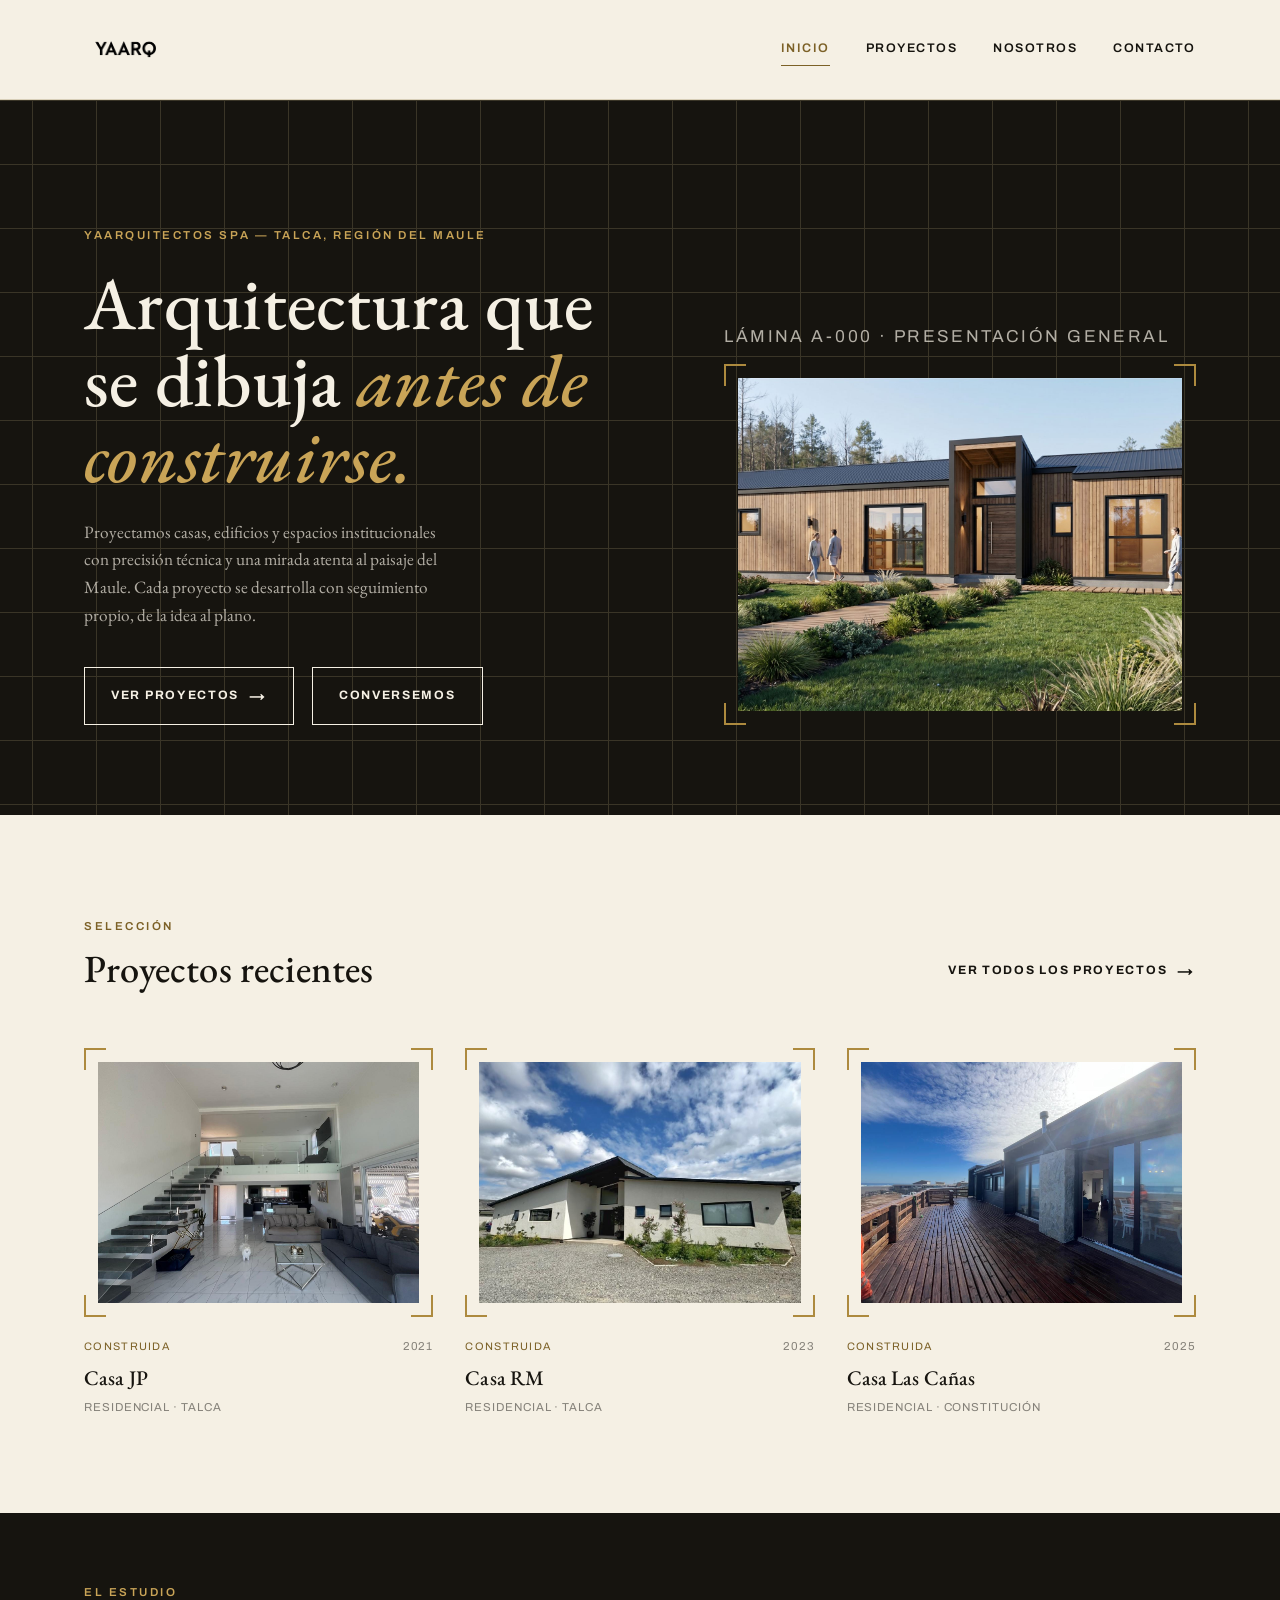
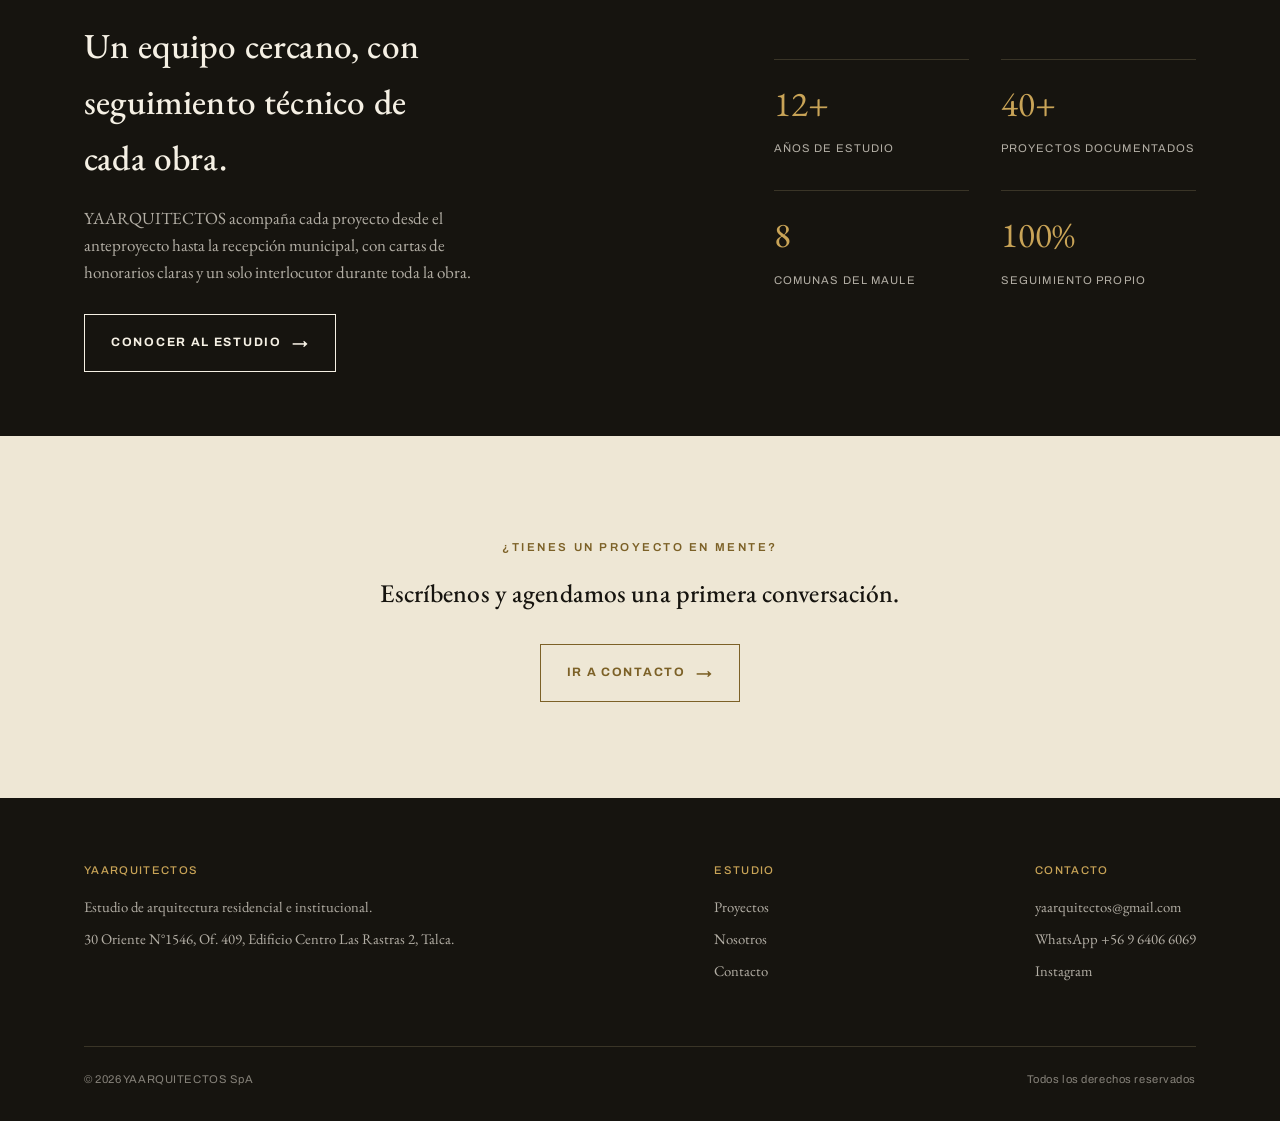
==== index.html @ 53477955 "Reemplaza el placeholder de la portada por imagen destacada real Se agrega el render de acceso princ" ====
<!doctype html>
<html lang="es">
<head>
<meta charset="UTF-8">
<meta name="viewport" content="width=device-width, initial-scale=1.0">
<title>YAARQUITECTOS — Estudio de arquitectura</title>
<meta name="description" content="YAARQUITECTOS SpA — estudio de arquitectura residencial e institucional en la Región del Maule, Chile.">
<link rel="icon" href="assets/img/logo.svg" type="image/svg+xml">
<link rel="preconnect" href="https://fonts.googleapis.com">
<link rel="preconnect" href="https://fonts.gstatic.com" crossorigin>
<link href="https://fonts.googleapis.com/css2?family=EB+Garamond:ital,wght@0,400;0,500;1,400;1,500&family=Archivo:wght@500;600;700&display=swap" rel="stylesheet">
<link rel="stylesheet" href="assets/css/style.css">
</head>
<body>

<header class="site-header">
  <div class="nav-row">
    <a href="index.html" class="brand"><img src="assets/img/logo.png" alt="YAARQUITECTOS" class="brand-mark"></a>
    <button class="nav-toggle" aria-label="Abrir menú" aria-expanded="false"><span></span></button>
    <nav class="nav-links">
      <a href="index.html" aria-current="page">Inicio</a>
      <a href="proyectos.html">Proyectos</a>
      <a href="nosotros.html">Nosotros</a>
      <a href="contacto.html">Contacto</a>
    </nav>
  </div>
</header>

<section class="hero on-dark">
  <div class="wrap hero-grid">
    <div>
      <span class="eyebrow">YAARQUITECTOS SpA — Talca, Región del Maule</span>
      <h1>Arquitectura que se dibuja <em>antes de construirse.</em></h1>
      <p>Proyectamos casas, edificios y espacios institucionales con precisión técnica y una mirada atenta al paisaje del Maule. Cada proyecto se desarrolla con seguimiento propio, de la idea al plano.</p>
      <div class="actions">
        <a href="proyectos.html" class="btn">Ver proyectos <span class="btn-arrow">→</span></a>
        <a href="contacto.html" class="btn btn-gold">Conversemos</a>
      </div>
    </div>
    <div>
      <p class="hero-plate">Lámina A-000 · Presentación general</p>
      <div class="frame" style="margin-top:14px;">
        <span class="fc-tr"></span><span class="fc-bl"></span>
        <div class="frame-media" style="aspect-ratio:4/3;">
          <img src="assets/img/hero-destacada.jpg" alt="Fachada y acceso principal de una vivienda proyectada por YAARQUITECTOS">
        </div>
      </div>
    </div>
  </div>
</section>

<section class="section">
  <div class="wrap">
    <div class="section-head">
      <div>
        <span class="eyebrow">Selección</span>
        <h2>Proyectos recientes</h2>
      </div>
      <a href="proyectos.html" class="btn btn-ghost">Ver todos los proyectos <span class="btn-arrow">→</span></a>
    </div>

    <div class="project-grid">
      <a class="pcard-link" href="proyectos/casa-jp.html">
        <div class="frame"><span class="fc-tr"></span><span class="fc-bl"></span>
          <div class="frame-media"><img src="assets/img/proyectos/casa-jp/casa-jp-fachada.jpg" alt="Fachada principal de Casa JP"></div>
        </div>
        <div class="pcard-meta"><span class="status">Construida</span><span class="pcard-tag">2021</span></div>
        <h3 class="pcard-name">Casa JP</h3>
        <p class="pcard-tag">Residencial · Talca</p>
      </a>

      <a class="pcard-link" href="proyectos/casa-rm.html">
        <div class="frame"><span class="fc-tr"></span><span class="fc-bl"></span>
          <div class="frame-media"><img src="assets/img/proyectos/casa-rm/casa-rm-fachada.jpg" alt="Fachada principal de Casa RM"></div>
        </div>
        <div class="pcard-meta"><span class="status">Construida</span><span class="pcard-tag">2023</span></div>
        <h3 class="pcard-name">Casa RM</h3>
        <p class="pcard-tag">Residencial · Talca</p>
      </a>

      <a class="pcard-link" href="proyectos/casa-las-canas.html">
        <div class="frame"><span class="fc-tr"></span><span class="fc-bl"></span>
          <div class="frame-media"><img src="assets/img/proyectos/casa-las-canas/casa-lc-fachada.jpg" alt="Terraza con vista al mar, Casa Las Cañas"></div>
        </div>
        <div class="pcard-meta"><span class="status">Construida</span><span class="pcard-tag">2025</span></div>
        <h3 class="pcard-name">Casa Las Cañas</h3>
        <p class="pcard-tag">Residencial · Constitución</p>
      </a>
    </div>
  </div>
</section>

<section class="section on-dark section-tight">
  <div class="wrap" style="display:grid; grid-template-columns:1.2fr .8fr; gap:56px; align-items:center;">
    <div>
      <span class="eyebrow">El estudio</span>
      <h2 style="margin-top:14px; font-size:clamp(1.6rem,3vw,2.2rem); max-width:22ch;">Un equipo cercano, con seguimiento técnico de cada obra.</h2>
      <p style="margin-top:18px; color:var(--paper-70); max-width:52ch;">YAARQUITECTOS acompaña cada proyecto desde el anteproyecto hasta la recepción municipal, con cartas de honorarios claras y un solo interlocutor durante toda la obra.</p>
      <a href="nosotros.html" class="btn" style="margin-top:28px;">Conocer al estudio <span class="btn-arrow">→</span></a>
    </div>
    <div class="stat-row" style="grid-template-columns:1fr 1fr; margin-top:0;">
      <div class="stat"><div class="num">12+</div><div class="lbl">Años de estudio</div></div>
      <div class="stat"><div class="num">40+</div><div class="lbl">Proyectos documentados</div></div>
      <div class="stat"><div class="num">8</div><div class="lbl">Comunas del Maule</div></div>
      <div class="stat"><div class="num">100%</div><div class="lbl">Seguimiento propio</div></div>
    </div>
  </div>
</section>

<section class="section on-soft">
  <div class="wrap center">
    <span class="eyebrow">¿Tienes un proyecto en mente?</span>
    <h2 style="margin-top:14px;">Escríbenos y agendamos una primera conversación.</h2>
    <div style="margin-top:30px;">
      <a href="contacto.html" class="btn btn-gold">Ir a contacto <span class="btn-arrow">→</span></a>
    </div>
  </div>
</section>

<footer class="site-footer">
  <div class="wrap">
    <div class="footer-row">
      <div class="footer-col">
        <h4>YAARQUITECTOS</h4>
        <p>Estudio de arquitectura residencial e institucional.</p>
        <p>30 Oriente N°1546, Of. 409, Edificio Centro Las Rastras 2, Talca.</p>
      </div>
      <div class="footer-col">
        <h4>Estudio</h4>
        <a href="proyectos.html">Proyectos</a>
        <a href="nosotros.html">Nosotros</a>
        <a href="contacto.html">Contacto</a>
      </div>
      <div class="footer-col">
        <h4>Contacto</h4>
        <a href="mailto:yaarquitectos@gmail.com">yaarquitectos@gmail.com</a>
        <a href="https://wa.me/56964066069" target="_blank" rel="noopener">WhatsApp +56 9 6406 6069</a>
        <a href="https://www.instagram.com/ya.arq/" target="_blank" rel="noopener">Instagram</a>
      </div>
    </div>
    <div class="footer-bottom">
      <span>© <span data-year></span> YAARQUITECTOS SpA</span>
      <span>Todos los derechos reservados</span>
    </div>
  </div>
</footer>

<script src="assets/js/main.js"></script>
</body>
</html>
---- assets/css/style.css ----
/* ============================================================
   YAARQ — Sistema de diseño
   Paleta: papel crema + tinta casi negra + bronce dorado
   Tipografía: EB Garamond (editorial) + Archivo (técnica/rótulos)
   Firma: marcas de esquina tipo plano técnico enmarcando imágenes
   ============================================================ */

:root{
  --ink: #16140f;
  --ink-soft: #211d15;
  --paper: #f5f0e4;
  --paper-soft: #eee7d5;
  --gold: #ad8a3e;
  --gold-deep: #7c6127;
  --gold-bright: #c9a457;
  --line: #d8cfb8;
  --line-dark: #3a3527;
  --ink-70: rgba(22,20,15,.7);
  --ink-50: rgba(22,20,15,.5);
  --paper-70: rgba(245,240,228,.7);
  --paper-50: rgba(245,240,228,.5);

  --serif: 'EB Garamond', 'Garamond', 'Georgia', serif;
  --sans: 'Archivo', 'Helvetica Neue', Arial, sans-serif;

  --maxw: 1240px;
  --gutter: clamp(20px, 5vw, 72px);
}

*,*::before,*::after{ box-sizing:border-box; }
html{ scroll-behavior:smooth; }
body{
  margin:0;
  background:var(--paper);
  color:var(--ink);
  font-family:var(--serif);
  font-size:17px;
  line-height:1.6;
  -webkit-font-smoothing:antialiased;
}
img{ max-width:100%; display:block; }
a{ color:inherit; text-decoration:none; }
h1,h2,h3,h4{ font-weight:500; margin:0; letter-spacing:.005em; }
p{ margin:0; }
ul{ margin:0; padding:0; list-style:none; }
button{ font-family:inherit; cursor:pointer; }

:focus-visible{
  outline:2px solid var(--gold-deep);
  outline-offset:3px;
}

.wrap{
  max-width:var(--maxw);
  margin:0 auto;
  padding-left:var(--gutter);
  padding-right:var(--gutter);
}

.eyebrow{
  font-family:var(--sans);
  font-size:.72rem;
  font-weight:600;
  letter-spacing:.22em;
  text-transform:uppercase;
  color:var(--gold-deep);
}
.on-dark .eyebrow{ color:var(--gold-bright); }

/* ---------------- Header / Nav ---------------- */
.site-header{
  position:sticky; top:0; z-index:50;
  background:var(--paper);
  border-bottom:1px solid var(--line);
}
.nav-row{
  display:flex; align-items:center; justify-content:space-between;
  padding:18px var(--gutter);
  max-width:var(--maxw); margin:0 auto;
}
.brand{ display:flex; align-items:center; }
.brand-mark{ height:63px; width:auto; }
.nav-links{
  display:flex; gap:36px;
  font-family:var(--sans); font-size:.78rem; letter-spacing:.12em;
  text-transform:uppercase; font-weight:600;
}
.nav-links a{
  padding:6px 0; border-bottom:1px solid transparent;
  transition:border-color .2s ease, color .2s ease;
}
.nav-links a:hover, .nav-links a[aria-current="page"]{
  border-color:var(--gold-deep); color:var(--gold-deep);
}
.nav-toggle{
  display:none; background:none; border:1px solid var(--line-dark);
  width:40px; height:36px; position:relative;
}
.nav-toggle span, .nav-toggle span::before, .nav-toggle span::after{
  content:''; position:absolute; left:9px; right:9px; height:1px; background:var(--ink);
}
.nav-toggle span{ top:17px; }
.nav-toggle span::before{ top:-6px; }
.nav-toggle span::after{ top:6px; }

@media (max-width: 820px){
  .nav-links{
    position:absolute; top:100%; left:0; right:0;
    background:var(--paper); border-bottom:1px solid var(--line);
    flex-direction:column; gap:0; padding:8px var(--gutter) 20px;
    display:none;
  }
  .nav-links.open{ display:flex; }
  .nav-links a{ padding:12px 0; border-bottom:1px solid var(--line); }
  .nav-toggle{ display:block; }
}

/* ---------------- Buttons ---------------- */
.btn{
  display:inline-flex; align-items:center; gap:10px;
  font-family:var(--sans); font-size:.76rem; font-weight:700;
  letter-spacing:.14em; text-transform:uppercase;
  padding:15px 26px; border:1px solid var(--ink);
  transition:background .2s ease, color .2s ease, border-color .2s ease;
}
.btn:hover{ background:var(--ink); color:var(--paper); }
.btn-gold{ border-color:var(--gold-deep); color:var(--gold-deep); }
.btn-gold:hover{ background:var(--gold-deep); color:var(--paper); }
.on-dark .btn{ border-color:var(--paper); color:var(--paper); }
.on-dark .btn:hover{ background:var(--paper); color:var(--ink); }
.btn-ghost{ border-color:transparent; padding-left:0; padding-right:0; }
.btn-ghost:hover{ background:none; color:var(--gold-deep); }
.btn-arrow{ font-size:1rem; transition:transform .2s ease; }
.btn:hover .btn-arrow{ transform:translateX(4px); }

/* ---------------- Corner-mark frame (elemento de firma) ----------------
   Marcas en L en las cuatro esquinas, como registros de un plano técnico */
.frame{
  position:relative;
  padding:14px;
}
.frame::before, .frame::after,
.frame .fc-tr, .frame .fc-bl{
  content:''; position:absolute; width:22px; height:22px;
  border-color:var(--gold); border-style:solid; border-width:0;
}
.frame::before{ top:0; left:0; border-top-width:2px; border-left-width:2px; }
.frame::after{ bottom:0; right:0; border-bottom-width:2px; border-right-width:2px; }
.frame .fc-tr{ top:0; right:0; border-top-width:2px; border-right-width:2px; }
.frame .fc-bl{ bottom:0; left:0; border-bottom-width:2px; border-left-width:2px; }
.frame .frame-media{ overflow:hidden; }
.frame img{ width:100%; height:100%; object-fit:cover; }

/* Placeholder de imagen (mientras no hay foto real) */
.ph{
  width:100%; aspect-ratio:var(--ar, 4/3);
  background:
    repeating-linear-gradient(135deg, var(--paper-soft) 0 2px, transparent 2px 14px),
    var(--ink);
  display:flex; align-items:center; justify-content:center;
  text-align:center; padding:24px;
}
.ph span{
  font-family:var(--sans); font-size:.68rem; letter-spacing:.14em;
  text-transform:uppercase; color:var(--paper-70);
}

/* ---------------- Sections ---------------- */
.section{ padding:96px 0; }
.section-tight{ padding:64px 0; }
.on-dark{ background:var(--ink); color:var(--paper); }
.on-soft{ background:var(--paper-soft); }

.section-head{
  display:flex; justify-content:space-between; align-items:flex-end;
  gap:24px; margin-bottom:48px; flex-wrap:wrap;
}
.section-head h2{ font-size:clamp(1.7rem, 3vw, 2.4rem); }

.rule{ height:1px; background:var(--line); border:0; margin:0; }
.on-dark .rule{ background:var(--line-dark); }

/* ---------------- Hero ---------------- */
.hero{
  background:var(--ink); color:var(--paper);
  padding:120px 0 90px;
  position:relative;
  background-image:
    linear-gradient(var(--line-dark) 1px, transparent 1px),
    linear-gradient(90deg, var(--line-dark) 1px, transparent 1px);
  background-size:64px 64px;
  background-position:center top;
}
.hero-grid{
  display:grid; grid-template-columns:1.1fr .9fr; gap:64px; align-items:end;
}
.hero h1{
  font-size:clamp(2.6rem, 6vw, 4.6rem);
  line-height:1.04; margin-top:18px;
  max-width:14ch;
}
.hero h1 em{ color:var(--gold-bright); font-style:italic; }
.hero p{ margin-top:24px; max-width:46ch; color:var(--paper-70); font-size:1.08rem; }
.hero .actions{ margin-top:38px; display:flex; gap:18px; flex-wrap:wrap; }
.hero-plate{ font-family:var(--sans); font-size:.72rem; letter-spacing:.14em; color:var(--paper-50); text-transform:uppercase; }
@media (max-width: 900px){
  .hero-grid{ grid-template-columns:1fr; }
}

/* ---------------- Cards de proyecto ---------------- */
.project-grid{
  display:grid; grid-template-columns:repeat(3, 1fr); gap:44px 32px;
}
@media (max-width: 980px){ .project-grid{ grid-template-columns:repeat(2,1fr); } }
@media (max-width: 640px){ .project-grid{ grid-template-columns:1fr; } }

.pcard-link{ display:block; }
.project-grid .frame-media{ aspect-ratio:4/3; }
.pcard-meta{
  display:flex; justify-content:space-between; align-items:baseline;
  margin-top:16px; font-family:var(--sans);
}
.pcard-meta .status{ font-size:.68rem; letter-spacing:.12em; text-transform:uppercase; color:var(--gold-deep); }
.pcard-name{ font-family:var(--serif); font-size:1.3rem; margin-top:6px; }
.pcard-tag{ font-family:var(--sans); font-size:.72rem; letter-spacing:.08em; color:var(--ink-50); text-transform:uppercase; margin-top:4px; }
.pcard-link:hover .frame::before,
.pcard-link:hover .frame::after,
.pcard-link:hover .frame .fc-tr,
.pcard-link:hover .frame .fc-bl{ border-color:var(--gold-bright); }
.pcard-link .frame img{ transition:transform .5s ease; }
.pcard-link:hover .frame img{ transform:scale(1.045); }

/* ---------------- Ficha técnica de proyecto ---------------- */
.ficha-head{ padding-top:56px; padding-bottom:36px; }
.ficha-code{ font-family:var(--sans); font-size:.74rem; letter-spacing:.16em; color:var(--gold-deep); text-transform:uppercase; }
.ficha-title{ font-size:clamp(2.2rem, 5vw, 3.4rem); margin-top:14px; max-width:16ch; }
.ficha-sub{ margin-top:14px; color:var(--ink-70); max-width:56ch; font-size:1.08rem; }

.data-table{
  margin-top:44px;
  display:grid; grid-template-columns:repeat(4,1fr);
  border-top:1px solid var(--line); border-left:1px solid var(--line);
}
.data-cell{ border-right:1px solid var(--line); border-bottom:1px solid var(--line); padding:20px 22px; }
.data-cell .k{ font-family:var(--sans); font-size:.66rem; letter-spacing:.12em; text-transform:uppercase; color:var(--ink-50); }
.data-cell .v{ font-family:var(--sans); font-size:.95rem; margin-top:8px; color:var(--ink); }
@media (max-width: 760px){ .data-table{ grid-template-columns:repeat(2,1fr); } }

.ficha-media{ margin-top:56px; }

/* ---------------- Carrusel de proyecto (4:3, sin deformar) ---------------- */
.carousel{ position:relative; }
.carousel-viewport{ overflow:hidden; }
.carousel-track{ display:flex; will-change:transform; transition:transform .5s cubic-bezier(.65,0,.35,1); }
.carousel-slide{ flex:0 0 100%; aspect-ratio:4/3; }
.carousel-slide img{ width:100%; height:100%; object-fit:cover; display:block; }

.carousel-arrow{
  position:absolute; top:50%; transform:translateY(-50%);
  width:44px; height:44px; display:flex; align-items:center; justify-content:center;
  background:var(--ink); color:var(--paper); border:1px solid var(--gold);
  font-size:1.1rem; opacity:.85; transition:opacity .2s ease, background .2s ease;
  z-index:2;
}
.carousel-arrow:hover{ opacity:1; background:var(--gold-deep); }
.carousel-prev{ left:16px; }
.carousel-next{ right:16px; }

.carousel-dots{
  position:absolute; left:0; right:0; bottom:16px;
  display:flex; justify-content:center; gap:9px; z-index:2;
}
.carousel-dot{
  width:8px; height:8px; padding:0; border:1px solid var(--paper);
  background:transparent; opacity:.7; transition:background .2s ease, opacity .2s ease;
}
.carousel-dot[aria-current="true"]{ background:var(--gold-bright); border-color:var(--gold-bright); opacity:1; }

@media (max-width: 640px){
  .carousel-arrow{ width:36px; height:36px; font-size:.95rem; }
  .carousel-prev{ left:10px; }
  .carousel-next{ right:10px; }
}

.ficha-body{
  margin-top:56px; display:grid; grid-template-columns:2fr 1fr; gap:64px;
}
.ficha-body p + p{ margin-top:18px; }
.ficha-body .aside{ font-family:var(--sans); font-size:.85rem; color:var(--ink-70); }
.ficha-body .aside .k{ font-size:.66rem; letter-spacing:.12em; text-transform:uppercase; color:var(--gold-deep); display:block; margin-bottom:6px; }
.ficha-body .aside > div{ margin-bottom:22px; }
@media (max-width: 820px){ .ficha-body{ grid-template-columns:1fr; } }

.ficha-nav{
  margin-top:80px; display:flex; justify-content:space-between;
  border-top:1px solid var(--line); padding-top:26px;
  font-family:var(--sans); font-size:.78rem; letter-spacing:.06em; text-transform:uppercase;
}
.ficha-nav a{ transition:color .2s ease; }
.ficha-nav a:hover{ color:var(--gold-deep); }

/* ---------------- Nosotros ---------------- */
.stat-row{ display:grid; grid-template-columns:repeat(4,1fr); gap:32px; margin-top:56px; }
@media (max-width: 760px){ .stat-row{ grid-template-columns:repeat(2,1fr); } }
.stat{ border-top:1px solid var(--line-dark); padding-top:16px; }
.stat .num{ font-size:2.2rem; color:var(--gold-bright); }
.stat .lbl{ font-family:var(--sans); font-size:.7rem; letter-spacing:.1em; text-transform:uppercase; color:var(--paper-70); margin-top:8px; }

.value-grid{ display:grid; grid-template-columns:repeat(3,1fr); gap:40px; margin-top:48px; }
@media (max-width: 820px){ .value-grid{ grid-template-columns:1fr; } }
.value-grid h3{ font-family:var(--sans); font-size:.8rem; letter-spacing:.1em; text-transform:uppercase; color:var(--gold-deep); }
.value-grid p{ margin-top:12px; color:var(--ink-70); }

.team-grid{ display:grid; grid-template-columns:repeat(3,1fr); gap:32px; margin-top:48px; }
@media (max-width: 820px){ .team-grid{ grid-template-columns:1fr; } }
.team-card .frame{ --ar:1; }
.team-name{ margin-top:16px; font-size:1.1rem; }
.team-role{ font-family:var(--sans); font-size:.7rem; letter-spacing:.1em; text-transform:uppercase; color:var(--gold-deep); margin-top:4px; }

/* ---------------- Contacto ---------------- */
.contact-grid{ display:grid; grid-template-columns:1fr 1fr; gap:72px; }
@media (max-width: 900px){ .contact-grid{ grid-template-columns:1fr; gap:48px; } }
.field{ margin-bottom:22px; }
.field label{ display:block; font-family:var(--sans); font-size:.7rem; letter-spacing:.1em; text-transform:uppercase; color:var(--ink-50); margin-bottom:8px; }
.on-dark .field label{ color:var(--paper-50); }
.field .optional{ text-transform:none; letter-spacing:0; font-style:italic; }
.field input, .field textarea{
  width:100%; background:transparent; border:0; border-bottom:1px solid var(--ink-50);
  padding:10px 2px; font-family:var(--serif); font-size:1.05rem; color:var(--ink); resize:vertical;
}
.field input::placeholder, .field textarea::placeholder{ color:var(--ink-50); opacity:.7; }
.on-dark .field input, .on-dark .field textarea{ color:var(--paper); border-bottom-color:var(--paper-50); }
.on-dark .field input::placeholder, .on-dark .field textarea::placeholder{ color:var(--paper-50); opacity:.8; }
.field input:focus, .field textarea:focus{ outline:none; border-bottom-color:var(--gold-bright); }
.contact-info dt{ font-family:var(--sans); font-size:.66rem; letter-spacing:.12em; text-transform:uppercase; color:var(--gold-bright); margin-top:26px; }
.contact-info dd{ margin:8px 0 0; font-size:1.1rem; }
.contact-info dt:first-child{ margin-top:0; }
.contact-info dd a:hover{ color:var(--gold-bright); }

.map-frame{ border:1px solid var(--line-dark); }
.map-frame iframe{ width:100%; height:340px; display:block; border:0; filter:grayscale(.15) contrast(1.05); }

/* ---------------- Footer ---------------- */
.site-footer{ background:var(--ink); color:var(--paper); padding:64px 0 32px; }
.footer-row{ display:flex; justify-content:space-between; gap:40px; flex-wrap:wrap; }
.footer-col h4{ font-family:var(--sans); font-size:.7rem; letter-spacing:.12em; text-transform:uppercase; color:var(--gold-bright); margin-bottom:16px; }
.footer-col a, .footer-col p{ display:block; color:var(--paper-70); font-size:.92rem; margin-bottom:8px; }
.footer-col a:hover{ color:var(--paper); }
.footer-bottom{
  margin-top:56px; padding-top:24px; border-top:1px solid var(--line-dark);
  display:flex; justify-content:space-between; flex-wrap:wrap; gap:12px;
  font-family:var(--sans); font-size:.7rem; letter-spacing:.05em; color:var(--paper-50);
}

/* ---------------- Utilidades ---------------- */
.mt-0{ margin-top:0 !important; }
.center{ text-align:center; }
.max-56{ max-width:56ch; }
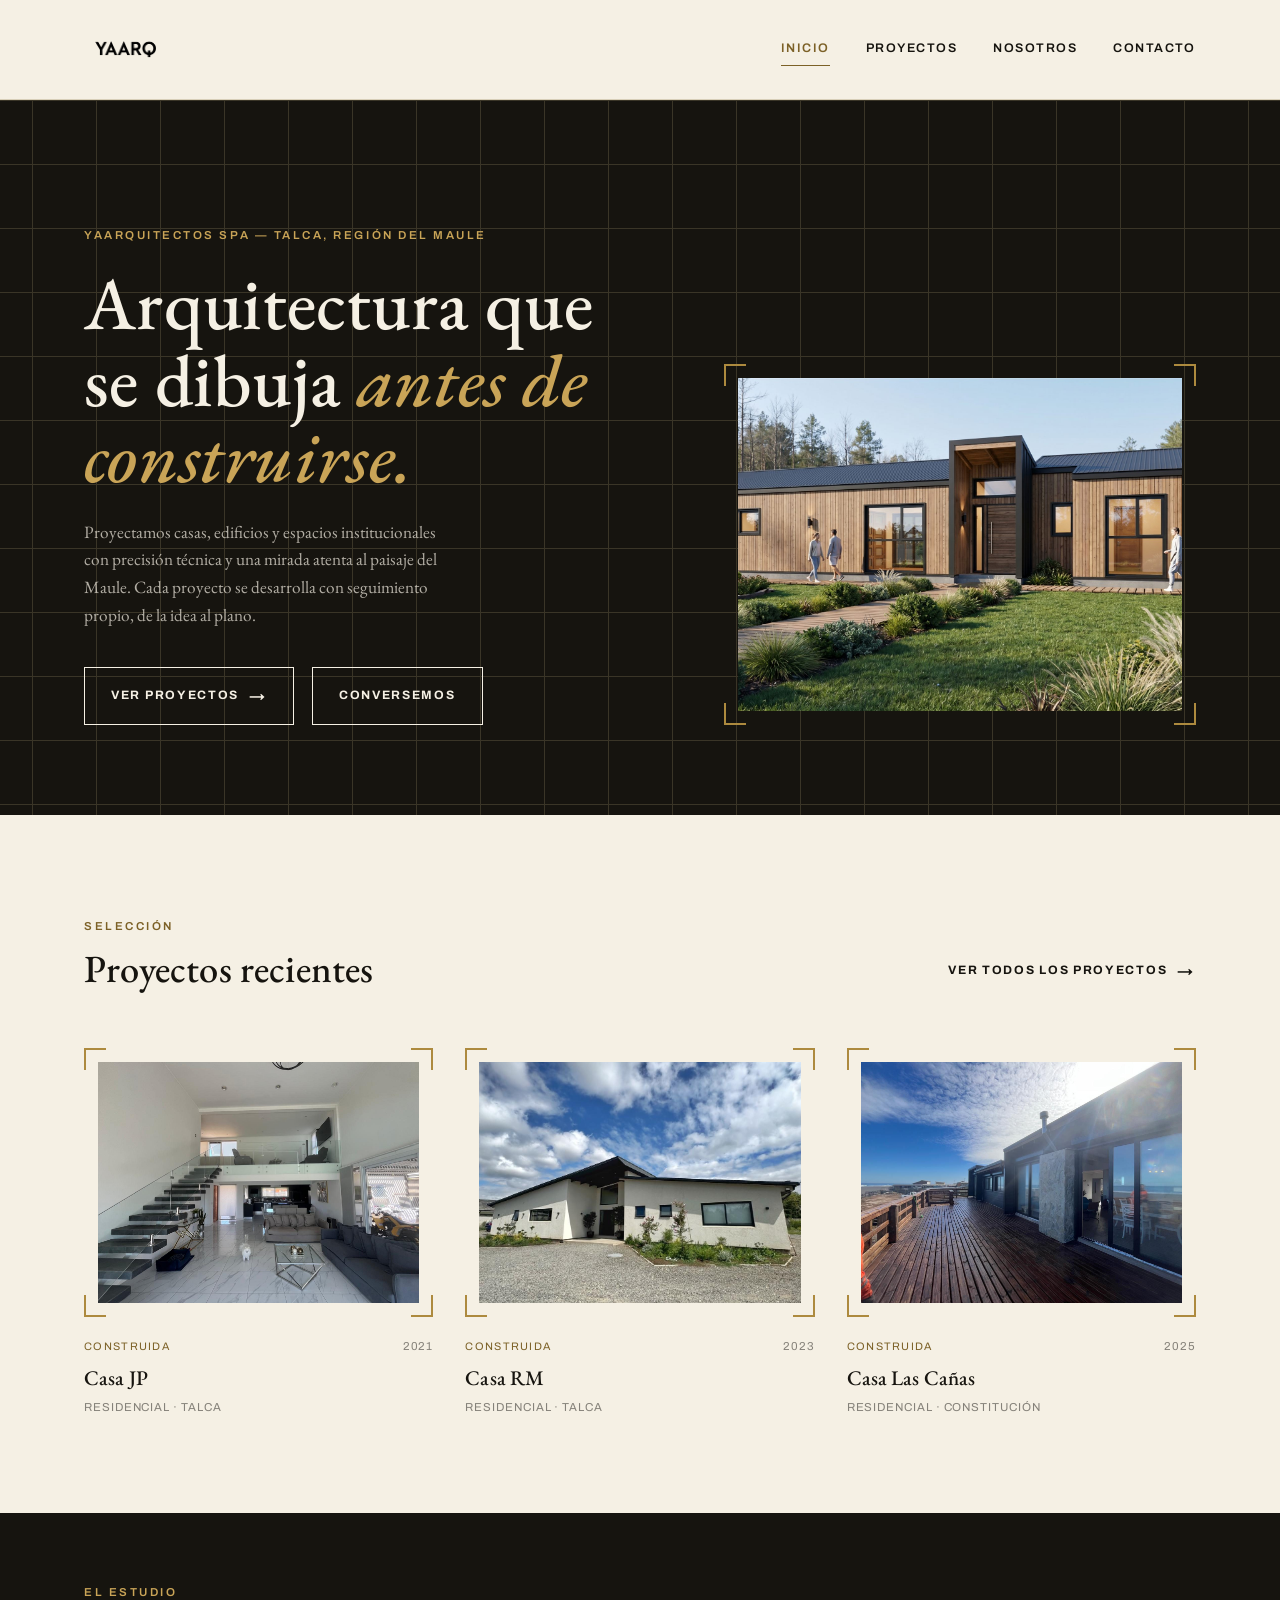
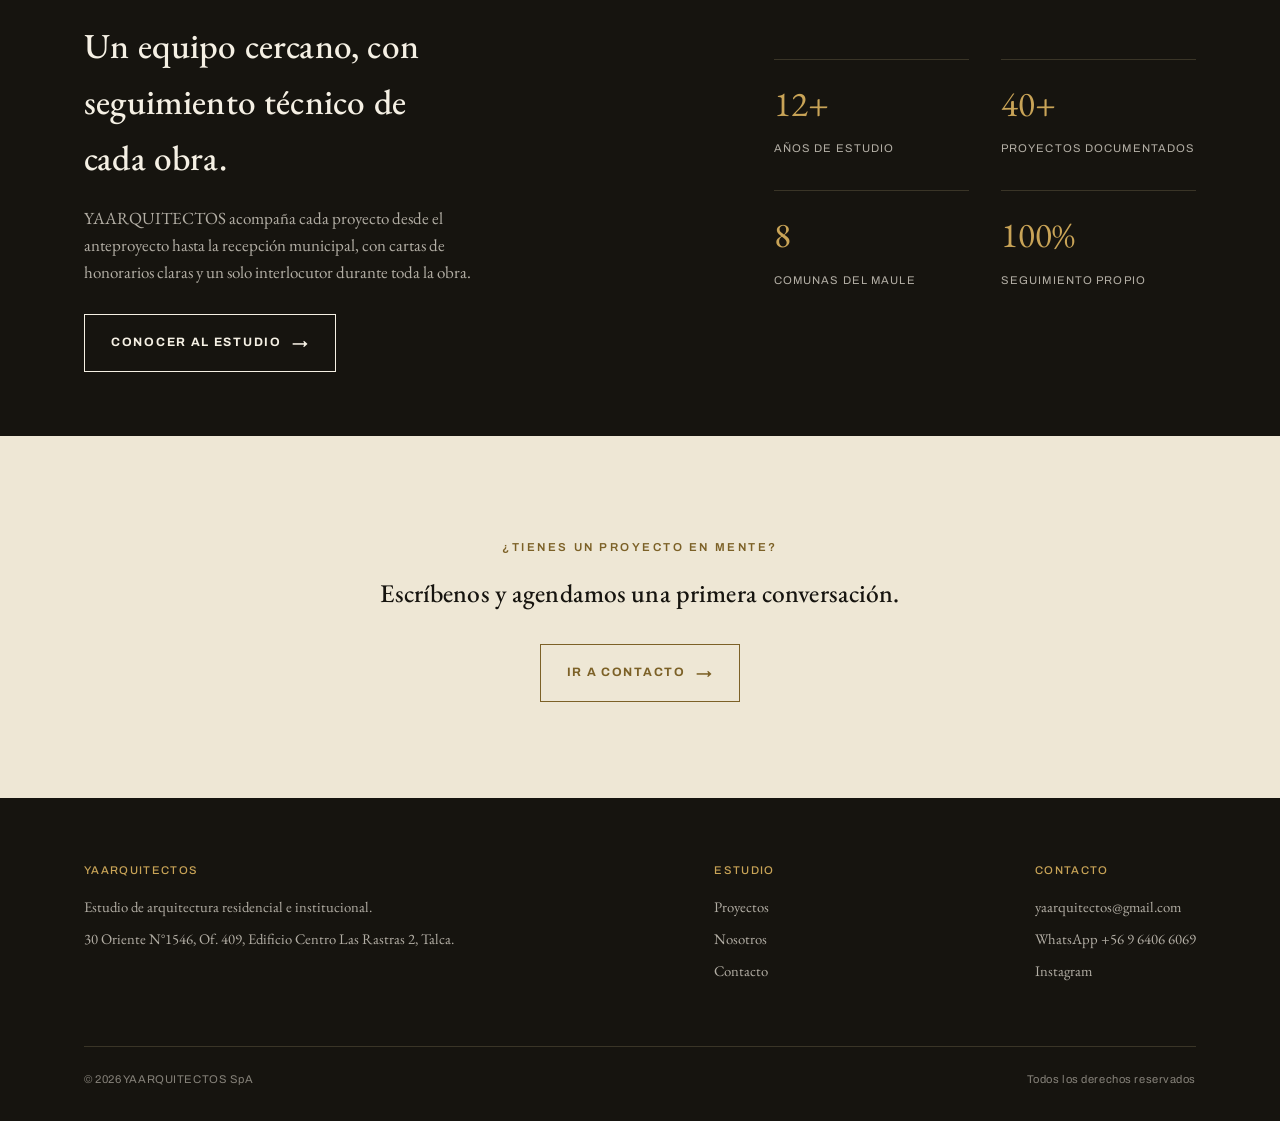
==== commit 580acfc1: "Elimina el texto "Lámina A-000" sobre la imagen destacada del hero Co-Authored-By: Claude Sonnet 5 <" ====
--- a/index.html
+++ b/index.html
@@ -38,8 +38,7 @@
       </div>
     </div>
     <div>
-      <p class="hero-plate">Lámina A-000 · Presentación general</p>
-      <div class="frame" style="margin-top:14px;">
+      <div class="frame">
         <span class="fc-tr"></span><span class="fc-bl"></span>
         <div class="frame-media" style="aspect-ratio:4/3;">
           <img src="assets/img/hero-destacada.jpg" alt="Fachada y acceso principal de una vivienda proyectada por YAARQUITECTOS">
--- a/assets/css/style.css
+++ b/assets/css/style.css
@@ -202,7 +202,6 @@
 .hero h1 em{ color:var(--gold-bright); font-style:italic; }
 .hero p{ margin-top:24px; max-width:46ch; color:var(--paper-70); font-size:1.08rem; }
 .hero .actions{ margin-top:38px; display:flex; gap:18px; flex-wrap:wrap; }
-.hero-plate{ font-family:var(--sans); font-size:.72rem; letter-spacing:.14em; color:var(--paper-50); text-transform:uppercase; }
 @media (max-width: 900px){
   .hero-grid{ grid-template-columns:1fr; }
 }
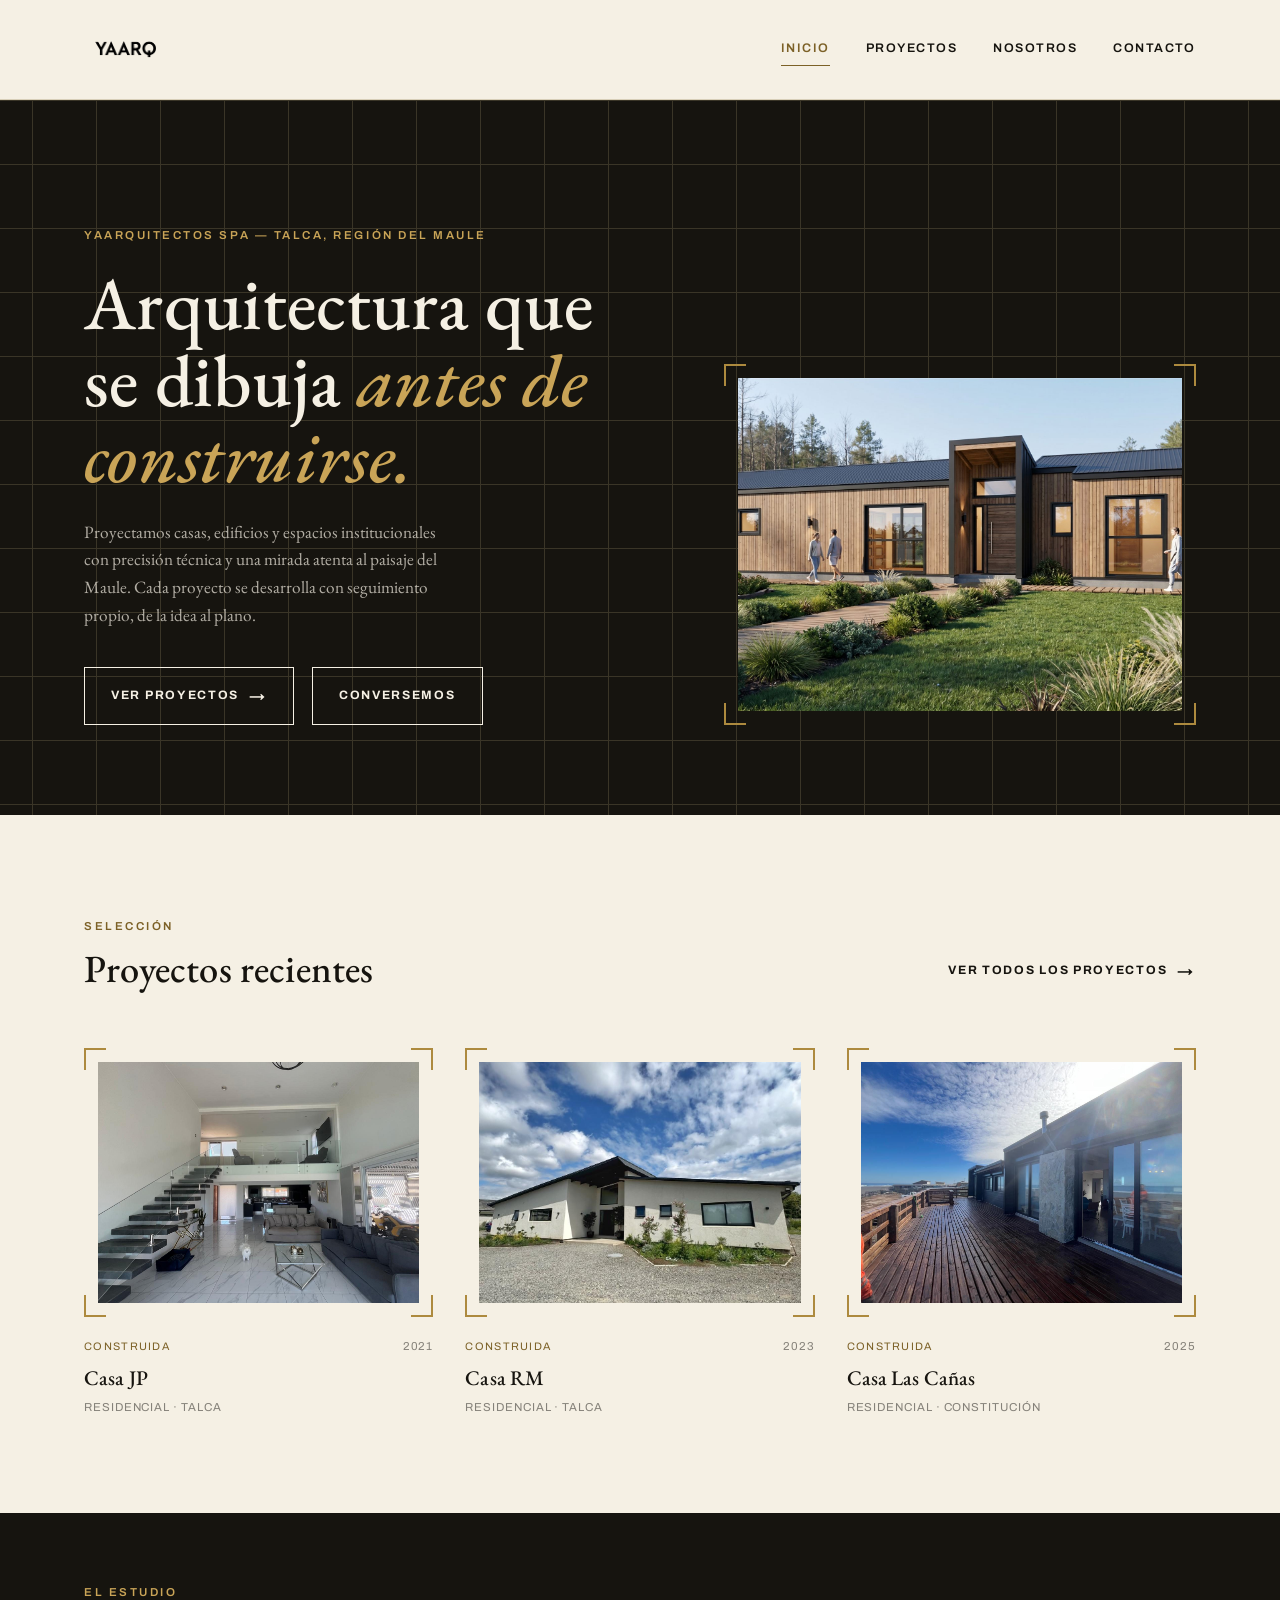
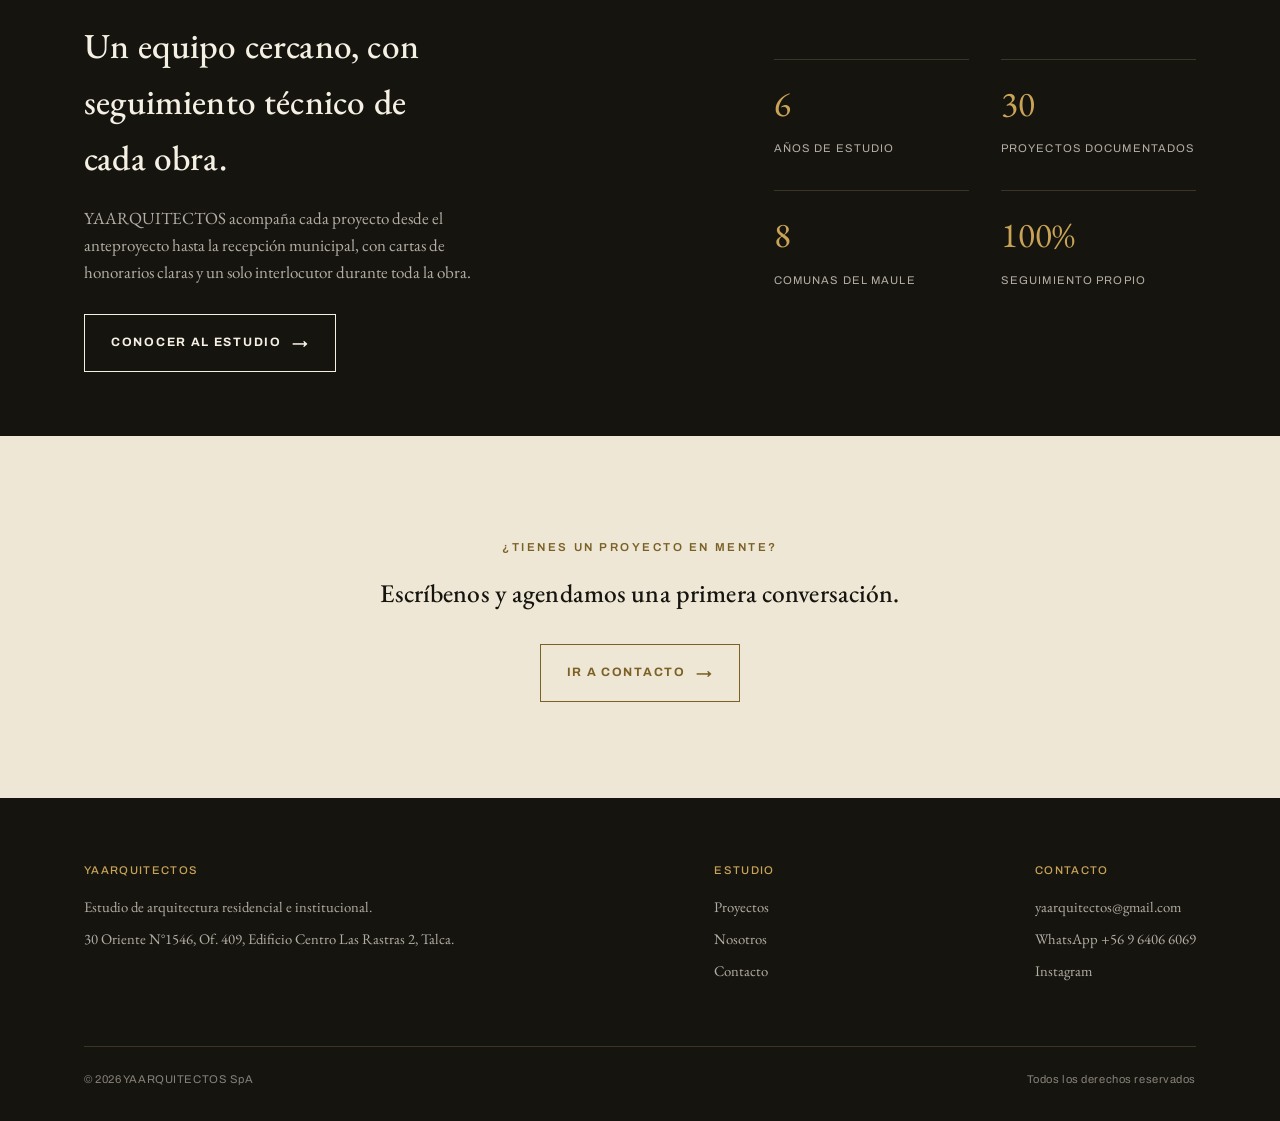
==== commit 7714d0cb: "Corrige cifras del estudio: 6 años, 30 proyectos documentados Co-Authored-By: Claude Sonnet 5 <norep" ====
--- a/index.html
+++ b/index.html
@@ -98,8 +98,8 @@
       <a href="nosotros.html" class="btn" style="margin-top:28px;">Conocer al estudio <span class="btn-arrow">→</span></a>
     </div>
     <div class="stat-row" style="grid-template-columns:1fr 1fr; margin-top:0;">
-      <div class="stat"><div class="num">12+</div><div class="lbl">Años de estudio</div></div>
-      <div class="stat"><div class="num">40+</div><div class="lbl">Proyectos documentados</div></div>
+      <div class="stat"><div class="num">6</div><div class="lbl">Años de estudio</div></div>
+      <div class="stat"><div class="num">30</div><div class="lbl">Proyectos documentados</div></div>
       <div class="stat"><div class="num">8</div><div class="lbl">Comunas del Maule</div></div>
       <div class="stat"><div class="num">100%</div><div class="lbl">Seguimiento propio</div></div>
     </div>
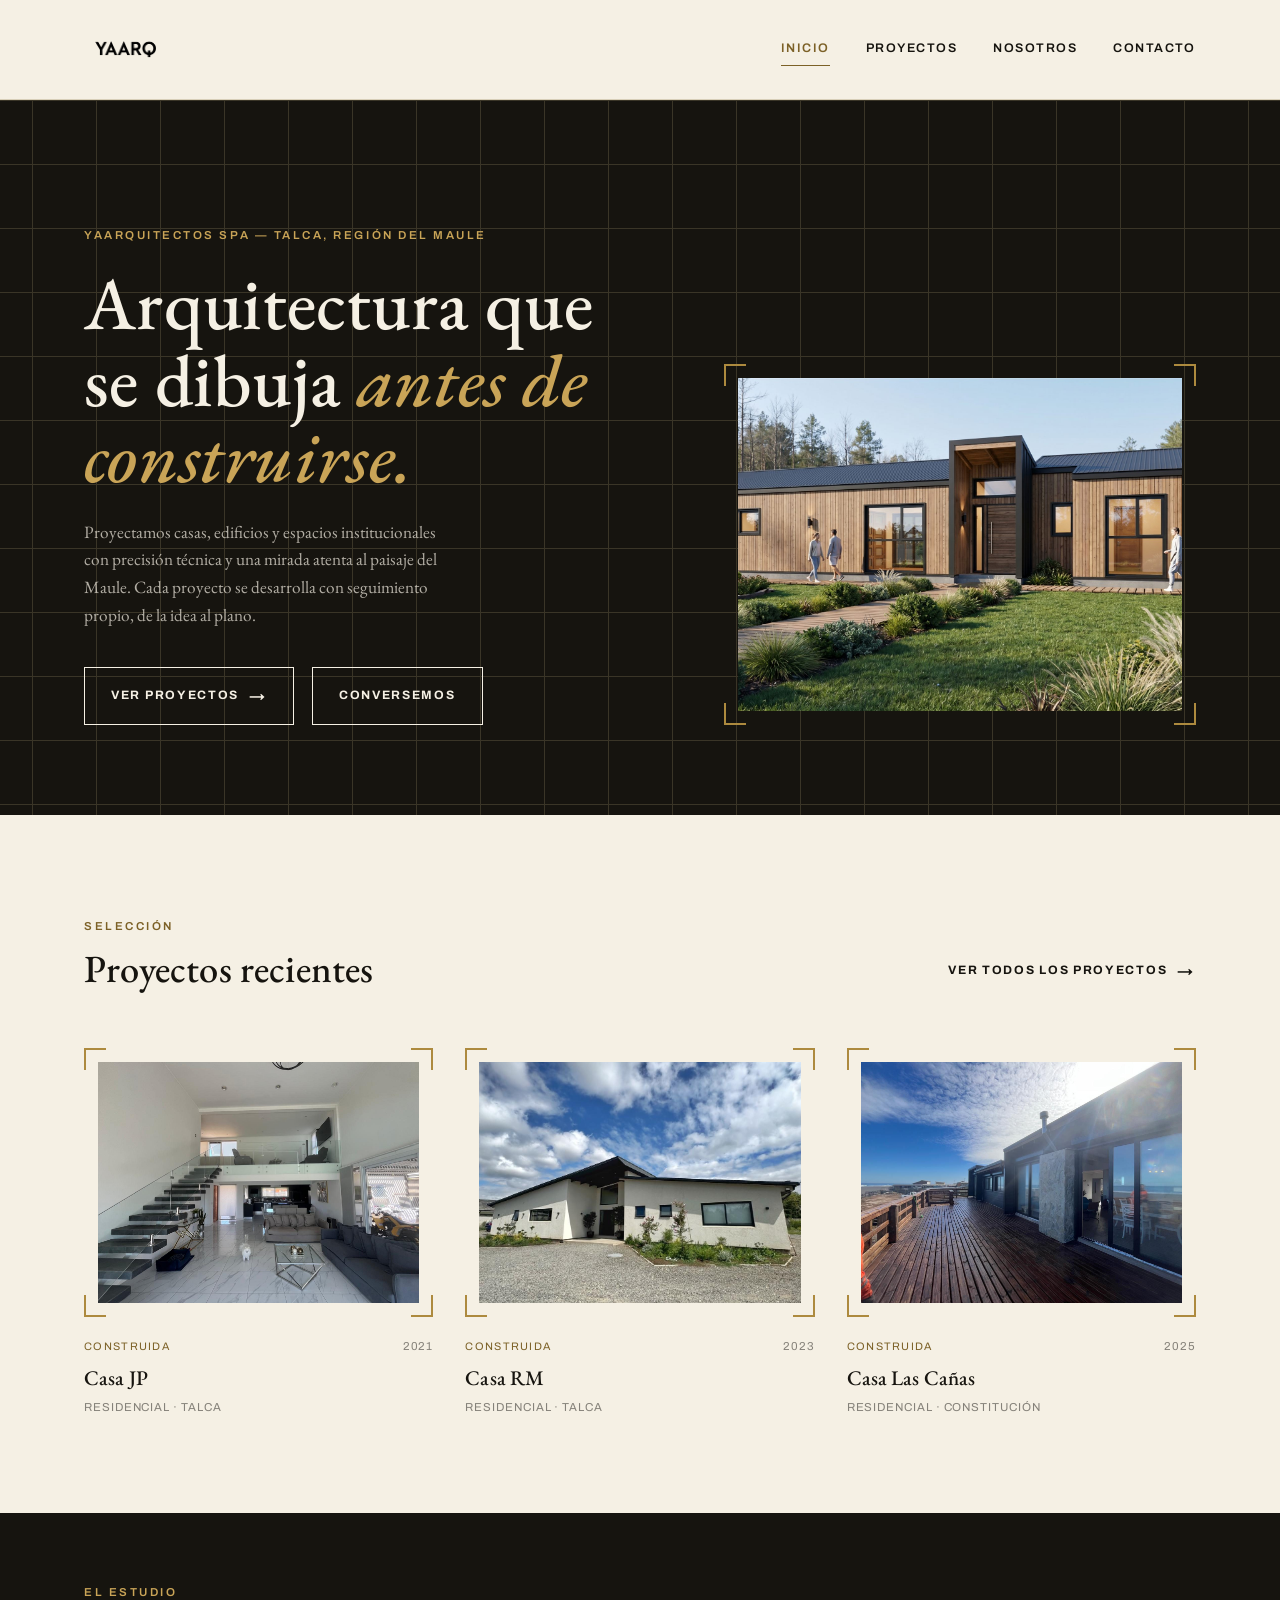
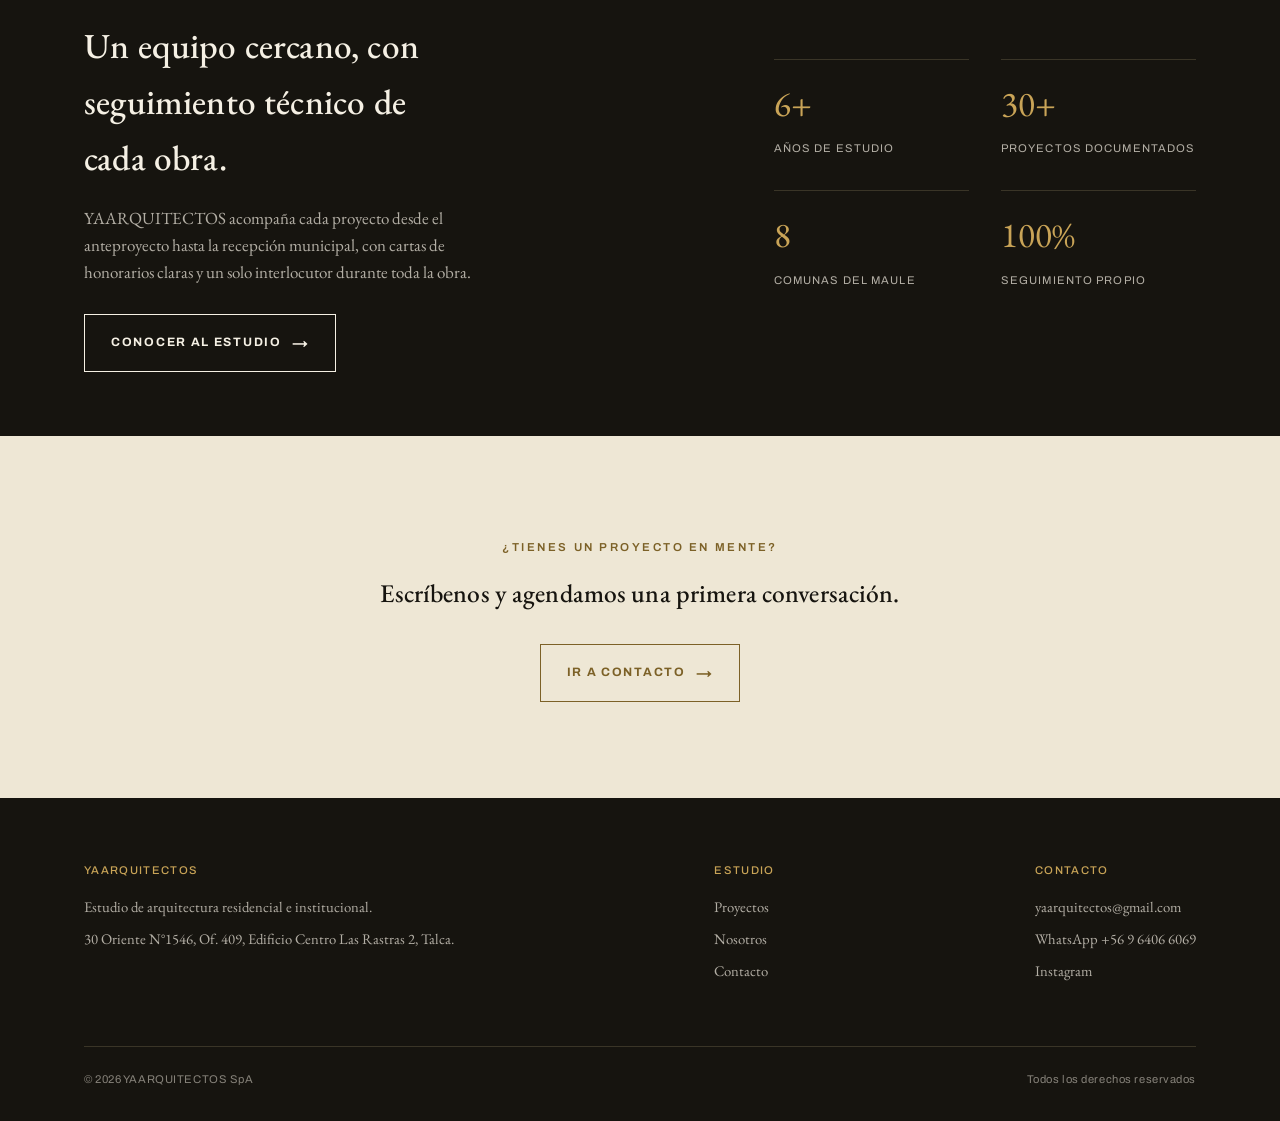
==== commit 22ed6ad1: "Agrega "+" a las cifras de años de estudio y proyectos documentados Co-Authored-By: Claude Sonnet 5 " ====
--- a/index.html
+++ b/index.html
@@ -98,8 +98,8 @@
       <a href="nosotros.html" class="btn" style="margin-top:28px;">Conocer al estudio <span class="btn-arrow">→</span></a>
     </div>
     <div class="stat-row" style="grid-template-columns:1fr 1fr; margin-top:0;">
-      <div class="stat"><div class="num">6</div><div class="lbl">Años de estudio</div></div>
-      <div class="stat"><div class="num">30</div><div class="lbl">Proyectos documentados</div></div>
+      <div class="stat"><div class="num">6+</div><div class="lbl">Años de estudio</div></div>
+      <div class="stat"><div class="num">30+</div><div class="lbl">Proyectos documentados</div></div>
       <div class="stat"><div class="num">8</div><div class="lbl">Comunas del Maule</div></div>
       <div class="stat"><div class="num">100%</div><div class="lbl">Seguimiento propio</div></div>
     </div>
--- a/assets/css/style.css
+++ b/assets/css/style.css
@@ -339,6 +339,9 @@
 .map-frame{ border:1px solid var(--line-dark); }
 .map-frame iframe{ width:100%; height:340px; display:block; border:0; filter:grayscale(.15) contrast(1.05); }
 
+.calendly-frame{ border:1px solid var(--line); background:var(--paper); }
+.calendly-frame .calendly-inline-widget{ width:100%; }
+
 /* ---------------- Footer ---------------- */
 .site-footer{ background:var(--ink); color:var(--paper); padding:64px 0 32px; }
 .footer-row{ display:flex; justify-content:space-between; gap:40px; flex-wrap:wrap; }
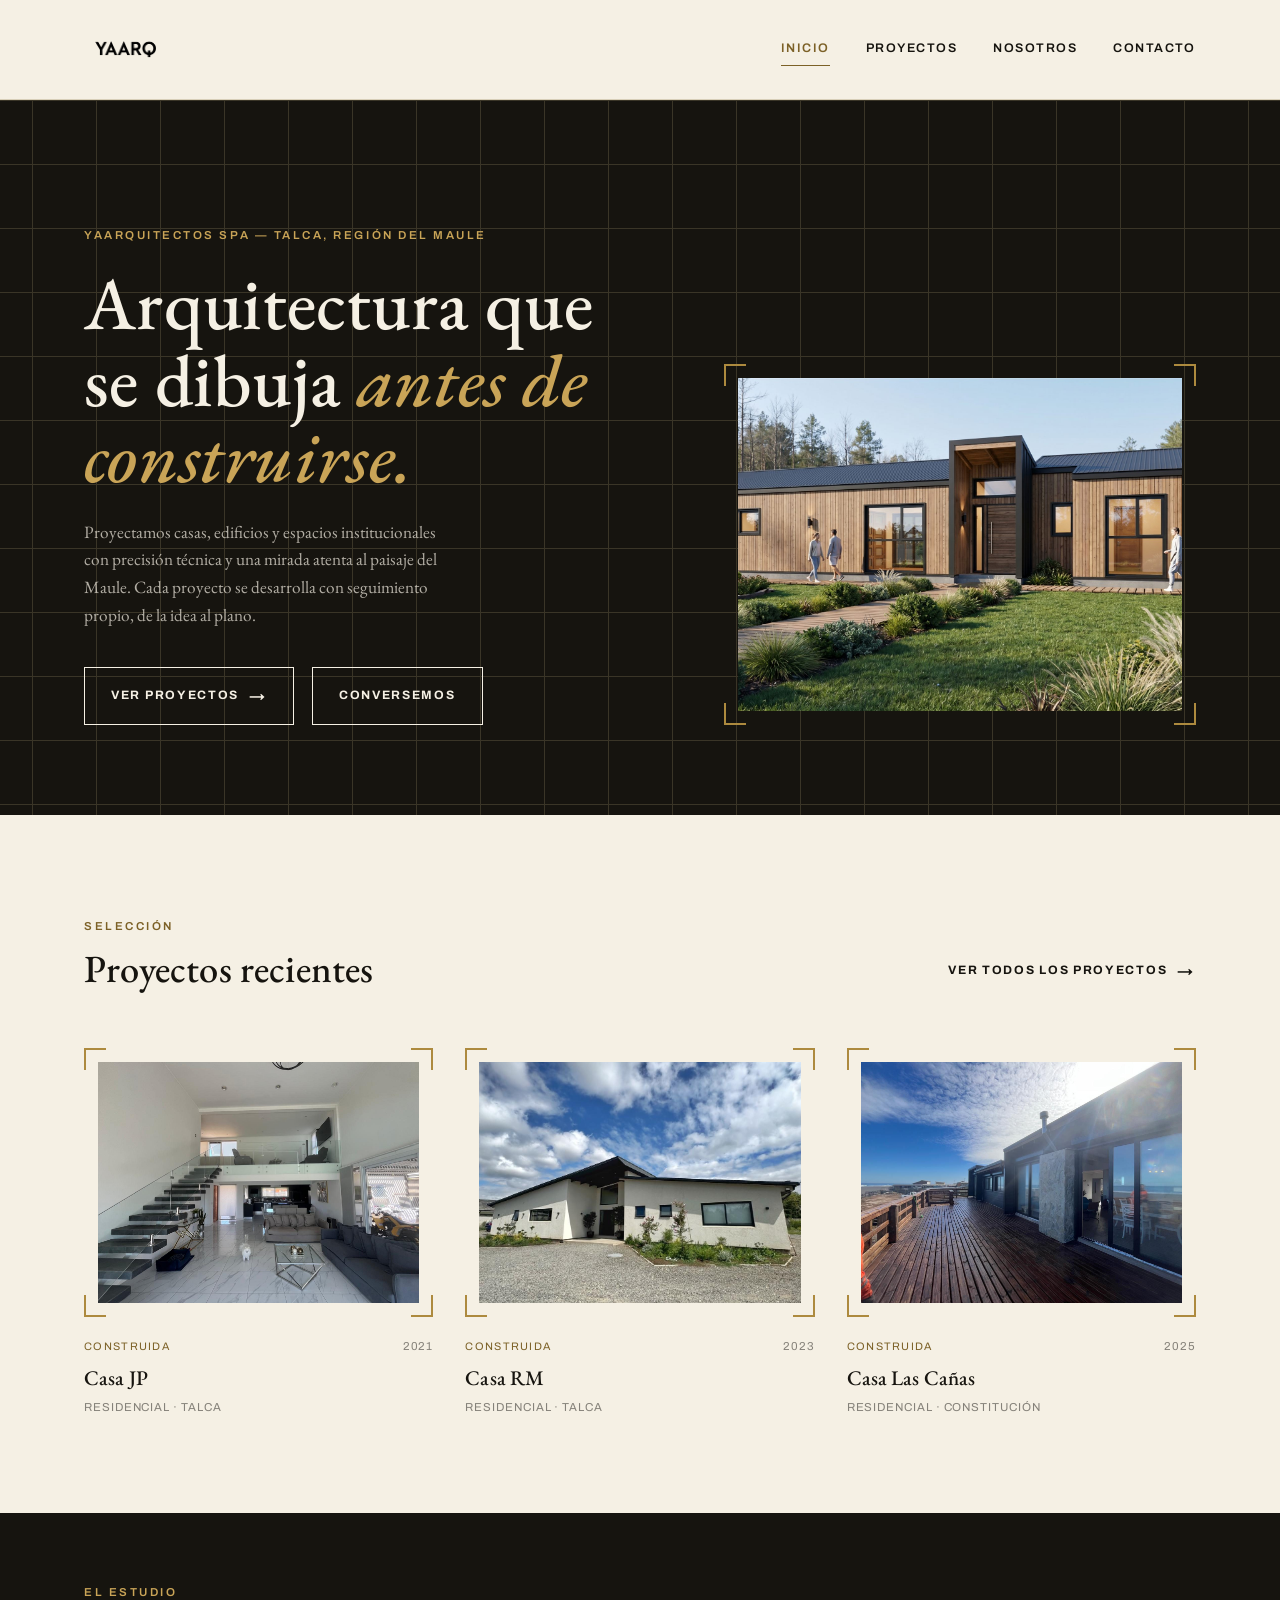
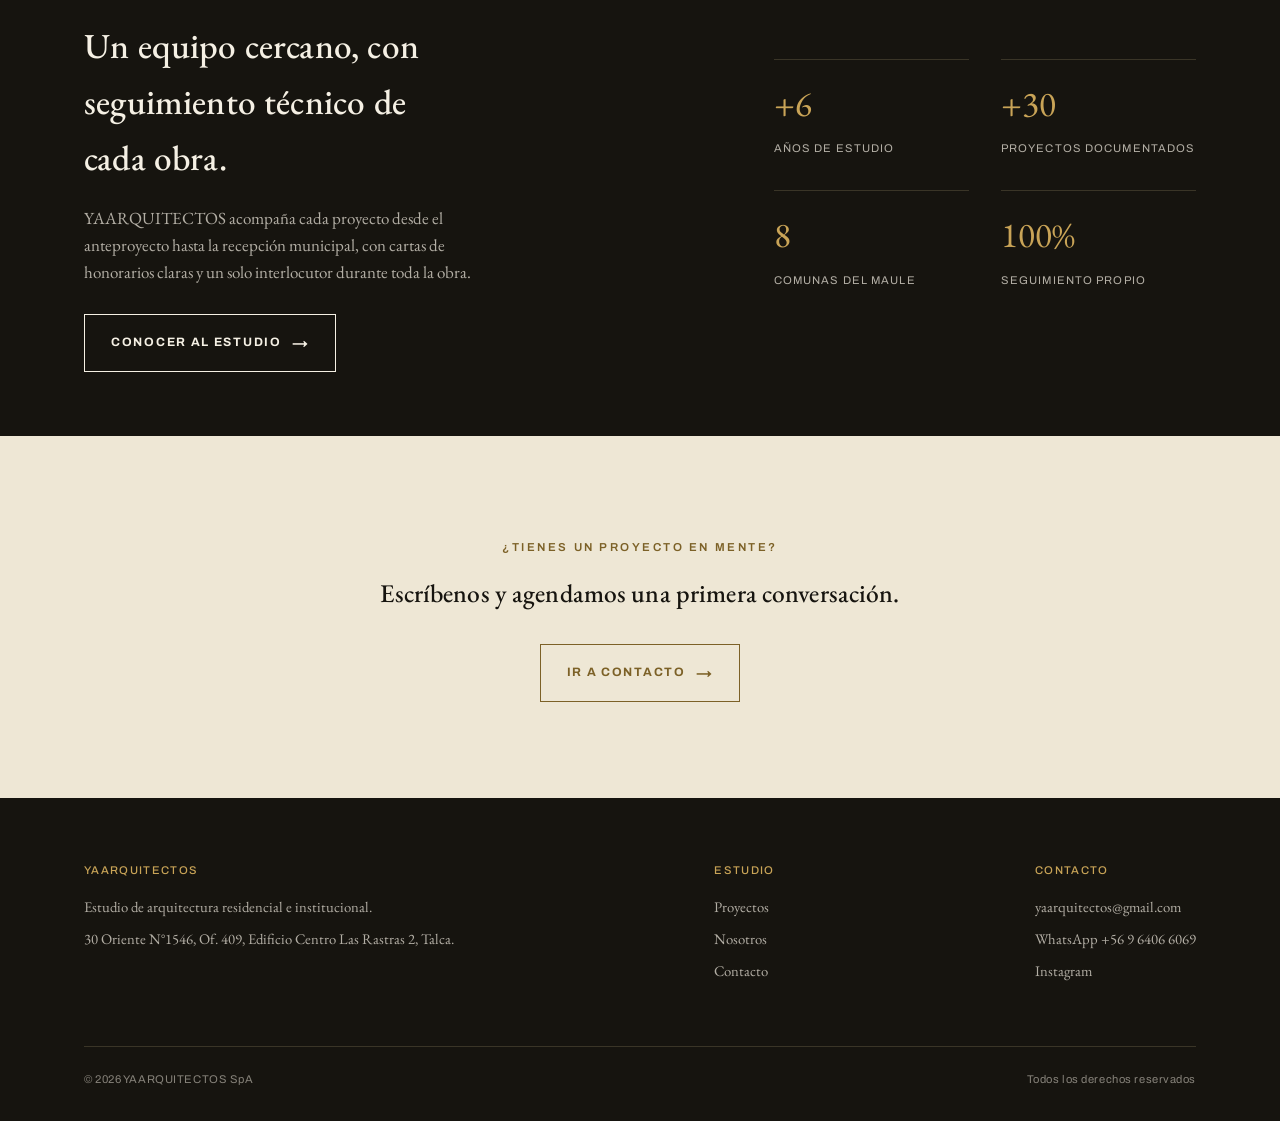
==== commit d5e5b85e: "Mueve el "+" antes del número en las cifras del estudio Co-Authored-By: Claude Sonnet 5 <noreply@ant" ====
--- a/index.html
+++ b/index.html
@@ -98,8 +98,8 @@
       <a href="nosotros.html" class="btn" style="margin-top:28px;">Conocer al estudio <span class="btn-arrow">→</span></a>
     </div>
     <div class="stat-row" style="grid-template-columns:1fr 1fr; margin-top:0;">
-      <div class="stat"><div class="num">6+</div><div class="lbl">Años de estudio</div></div>
-      <div class="stat"><div class="num">30+</div><div class="lbl">Proyectos documentados</div></div>
+      <div class="stat"><div class="num">+6</div><div class="lbl">Años de estudio</div></div>
+      <div class="stat"><div class="num">+30</div><div class="lbl">Proyectos documentados</div></div>
       <div class="stat"><div class="num">8</div><div class="lbl">Comunas del Maule</div></div>
       <div class="stat"><div class="num">100%</div><div class="lbl">Seguimiento propio</div></div>
     </div>
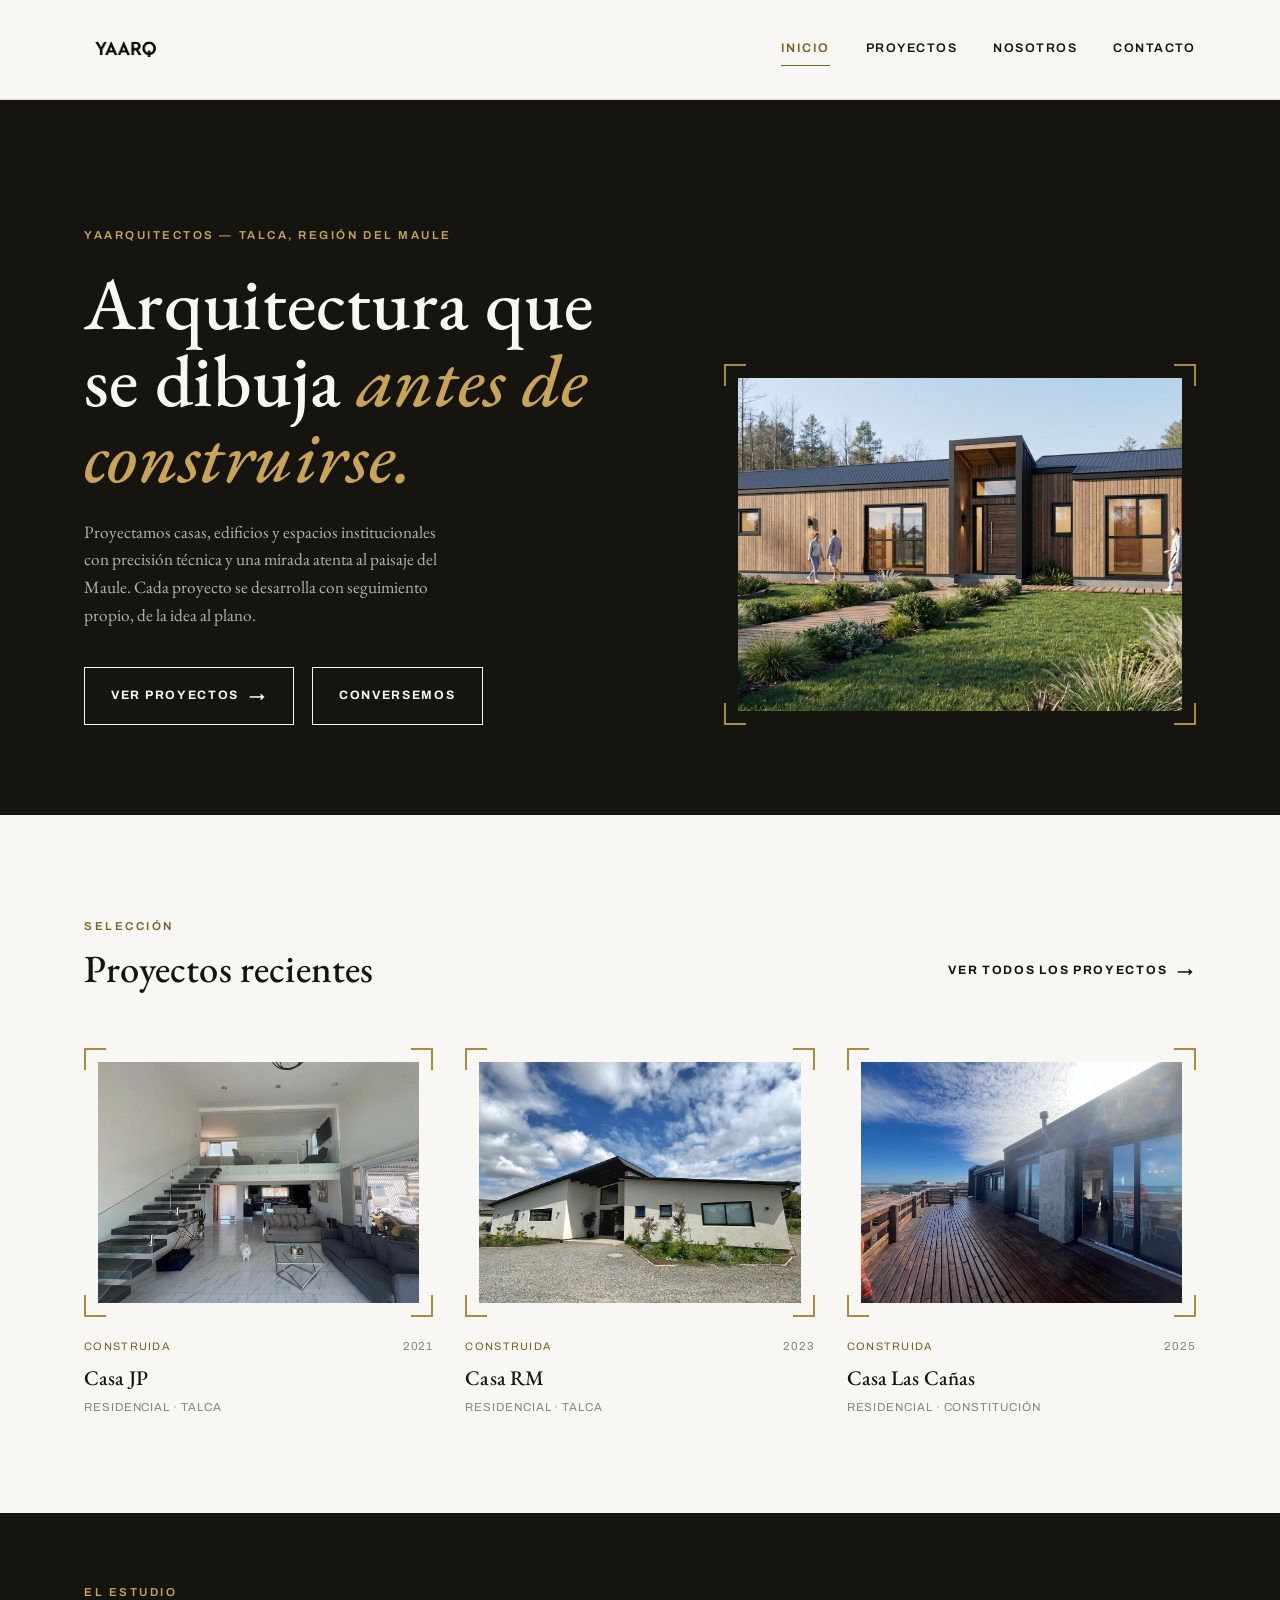
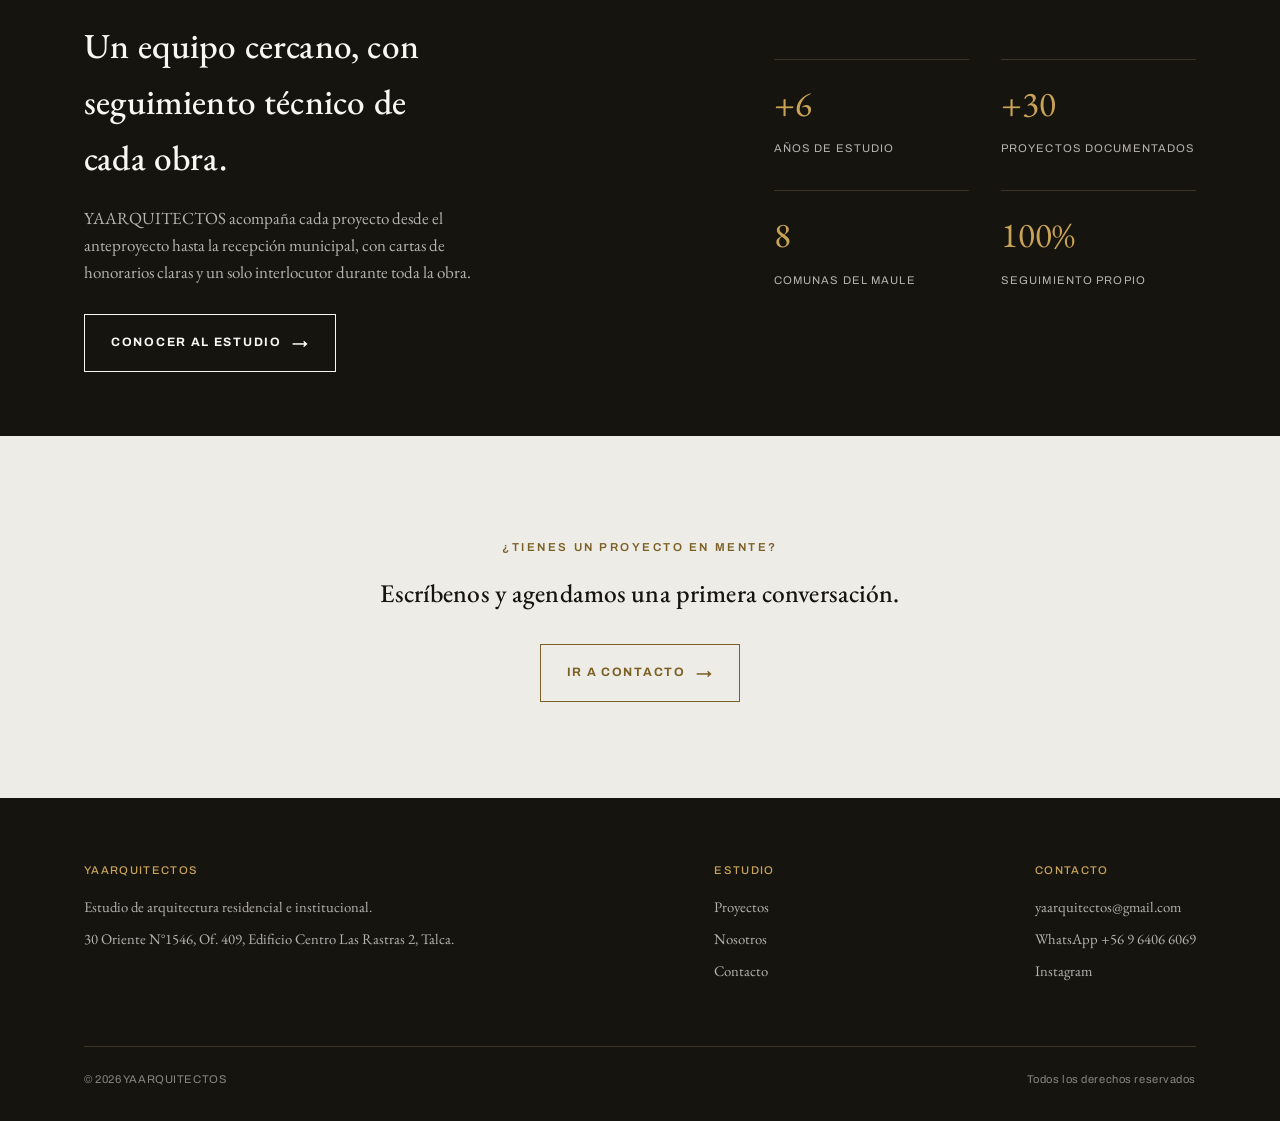
==== commit c3607538: "Fondo más neutro, quita "SpA" del nombre y elimina grilla del hero - Fondo claro pasa de crema amari" ====
--- a/index.html
+++ b/index.html
@@ -4,7 +4,7 @@
 <meta charset="UTF-8">
 <meta name="viewport" content="width=device-width, initial-scale=1.0">
 <title>YAARQUITECTOS — Estudio de arquitectura</title>
-<meta name="description" content="YAARQUITECTOS SpA — estudio de arquitectura residencial e institucional en la Región del Maule, Chile.">
+<meta name="description" content="YAARQUITECTOS — estudio de arquitectura residencial e institucional en la Región del Maule, Chile.">
 <link rel="icon" href="assets/img/logo.svg" type="image/svg+xml">
 <link rel="preconnect" href="https://fonts.googleapis.com">
 <link rel="preconnect" href="https://fonts.gstatic.com" crossorigin>
@@ -29,7 +29,7 @@
 <section class="hero on-dark">
   <div class="wrap hero-grid">
     <div>
-      <span class="eyebrow">YAARQUITECTOS SpA — Talca, Región del Maule</span>
+      <span class="eyebrow">YAARQUITECTOS — Talca, Región del Maule</span>
       <h1>Arquitectura que se dibuja <em>antes de construirse.</em></h1>
       <p>Proyectamos casas, edificios y espacios institucionales con precisión técnica y una mirada atenta al paisaje del Maule. Cada proyecto se desarrolla con seguimiento propio, de la idea al plano.</p>
       <div class="actions">
@@ -138,7 +138,7 @@
       </div>
     </div>
     <div class="footer-bottom">
-      <span>© <span data-year></span> YAARQUITECTOS SpA</span>
+      <span>© <span data-year></span> YAARQUITECTOS</span>
       <span>Todos los derechos reservados</span>
     </div>
   </div>
--- a/assets/css/style.css
+++ b/assets/css/style.css
@@ -8,17 +8,17 @@
 :root{
   --ink: #16140f;
   --ink-soft: #211d15;
-  --paper: #f5f0e4;
-  --paper-soft: #eee7d5;
+  --paper: #f8f7f4;
+  --paper-soft: #eeece6;
   --gold: #ad8a3e;
   --gold-deep: #7c6127;
   --gold-bright: #c9a457;
-  --line: #d8cfb8;
+  --line: #ddd9d0;
   --line-dark: #3a3527;
   --ink-70: rgba(22,20,15,.7);
   --ink-50: rgba(22,20,15,.5);
-  --paper-70: rgba(245,240,228,.7);
-  --paper-50: rgba(245,240,228,.5);
+  --paper-70: rgba(248,247,244,.7);
+  --paper-50: rgba(248,247,244,.5);
 
   --serif: 'EB Garamond', 'Garamond', 'Georgia', serif;
   --sans: 'Archivo', 'Helvetica Neue', Arial, sans-serif;
@@ -185,11 +185,6 @@
   background:var(--ink); color:var(--paper);
   padding:120px 0 90px;
   position:relative;
-  background-image:
-    linear-gradient(var(--line-dark) 1px, transparent 1px),
-    linear-gradient(90deg, var(--line-dark) 1px, transparent 1px);
-  background-size:64px 64px;
-  background-position:center top;
 }
 .hero-grid{
   display:grid; grid-template-columns:1.1fr .9fr; gap:64px; align-items:end;
@@ -309,12 +304,13 @@
 @media (max-width: 820px){ .value-grid{ grid-template-columns:1fr; } }
 .value-grid h3{ font-family:var(--sans); font-size:.8rem; letter-spacing:.1em; text-transform:uppercase; color:var(--gold-deep); }
 .value-grid p{ margin-top:12px; color:var(--ink-70); }
-
-.team-grid{ display:grid; grid-template-columns:repeat(3,1fr); gap:32px; margin-top:48px; }
-@media (max-width: 820px){ .team-grid{ grid-template-columns:1fr; } }
+.on-dark .value-grid p{ color:var(--paper-70); }
+
+.team-grid{ display:grid; grid-template-columns:repeat(auto-fit, minmax(220px,280px)); gap:32px; margin-top:48px; }
 .team-card .frame{ --ar:1; }
 .team-name{ margin-top:16px; font-size:1.1rem; }
 .team-role{ font-family:var(--sans); font-size:.7rem; letter-spacing:.1em; text-transform:uppercase; color:var(--gold-deep); margin-top:4px; }
+.team-degree{ font-family:var(--sans); font-size:.8rem; color:var(--ink-70); margin-top:6px; }
 
 /* ---------------- Contacto ---------------- */
 .contact-grid{ display:grid; grid-template-columns:1fr 1fr; gap:72px; }
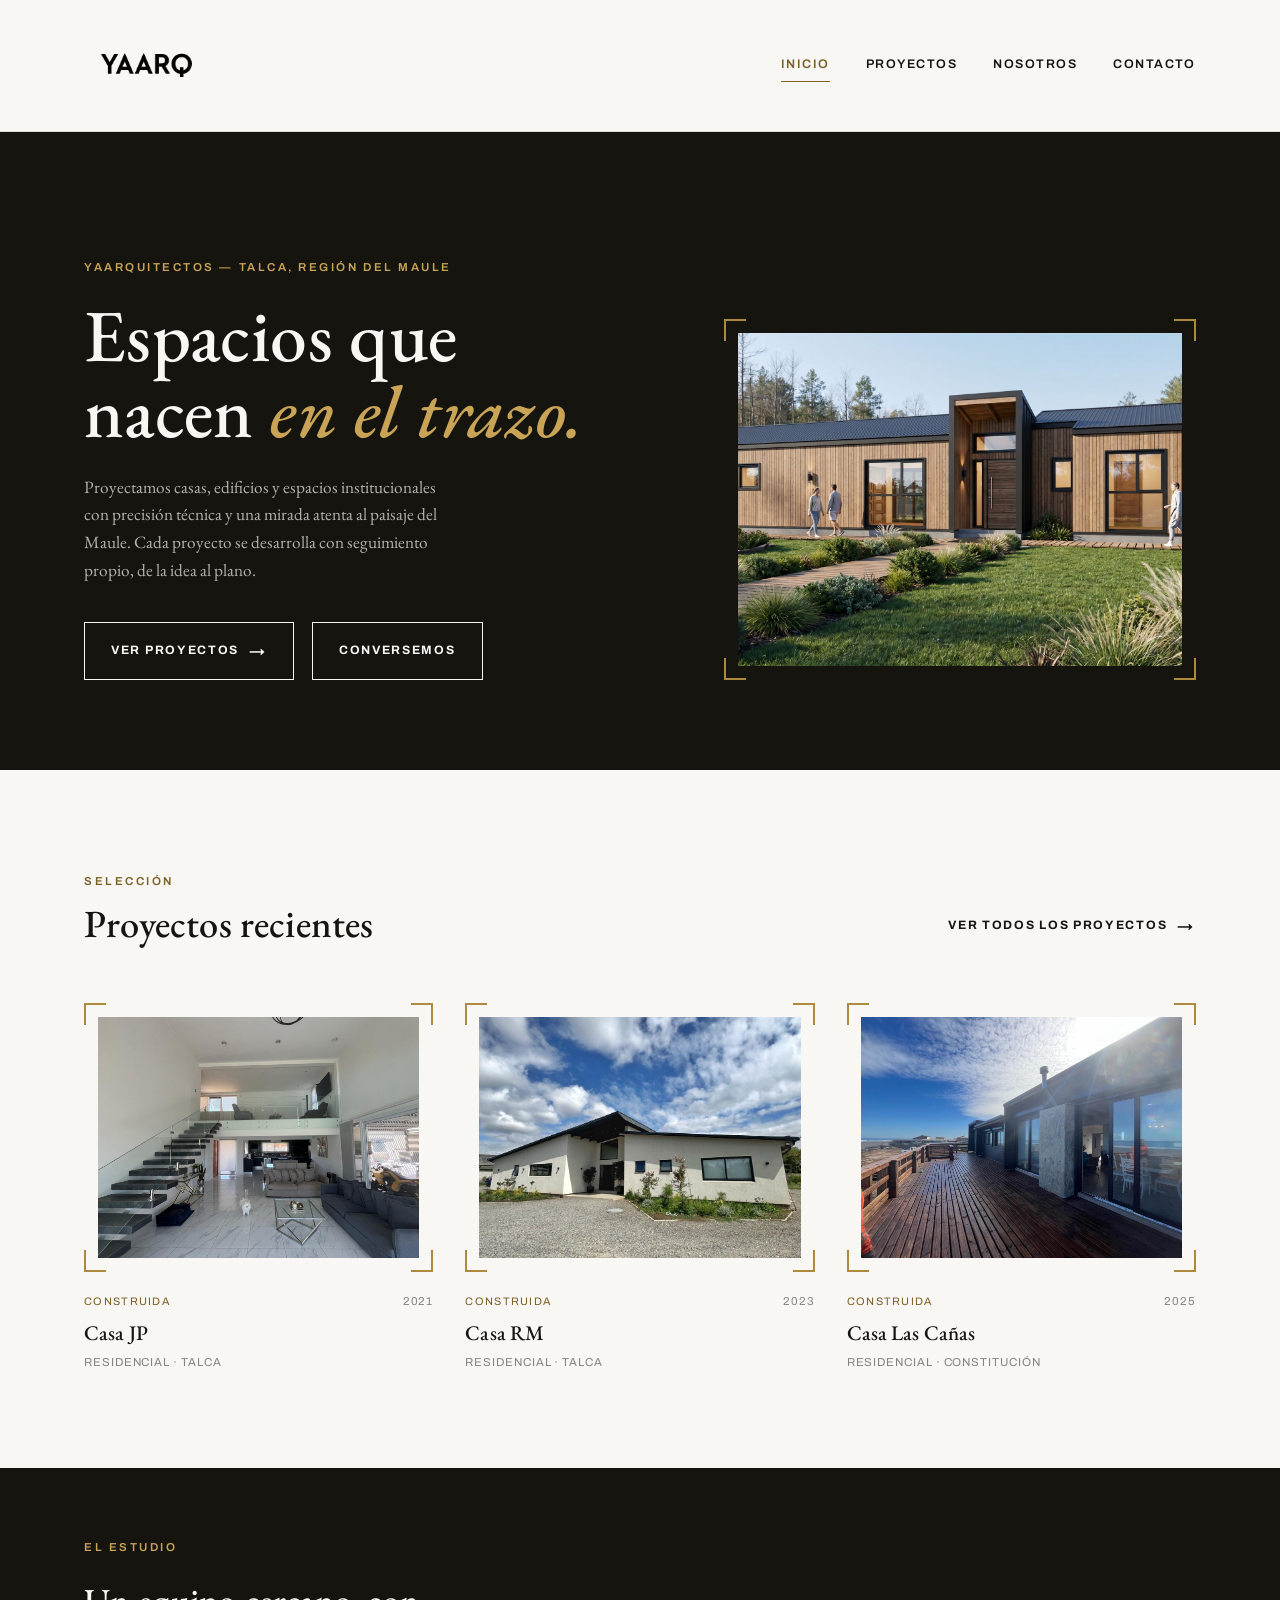
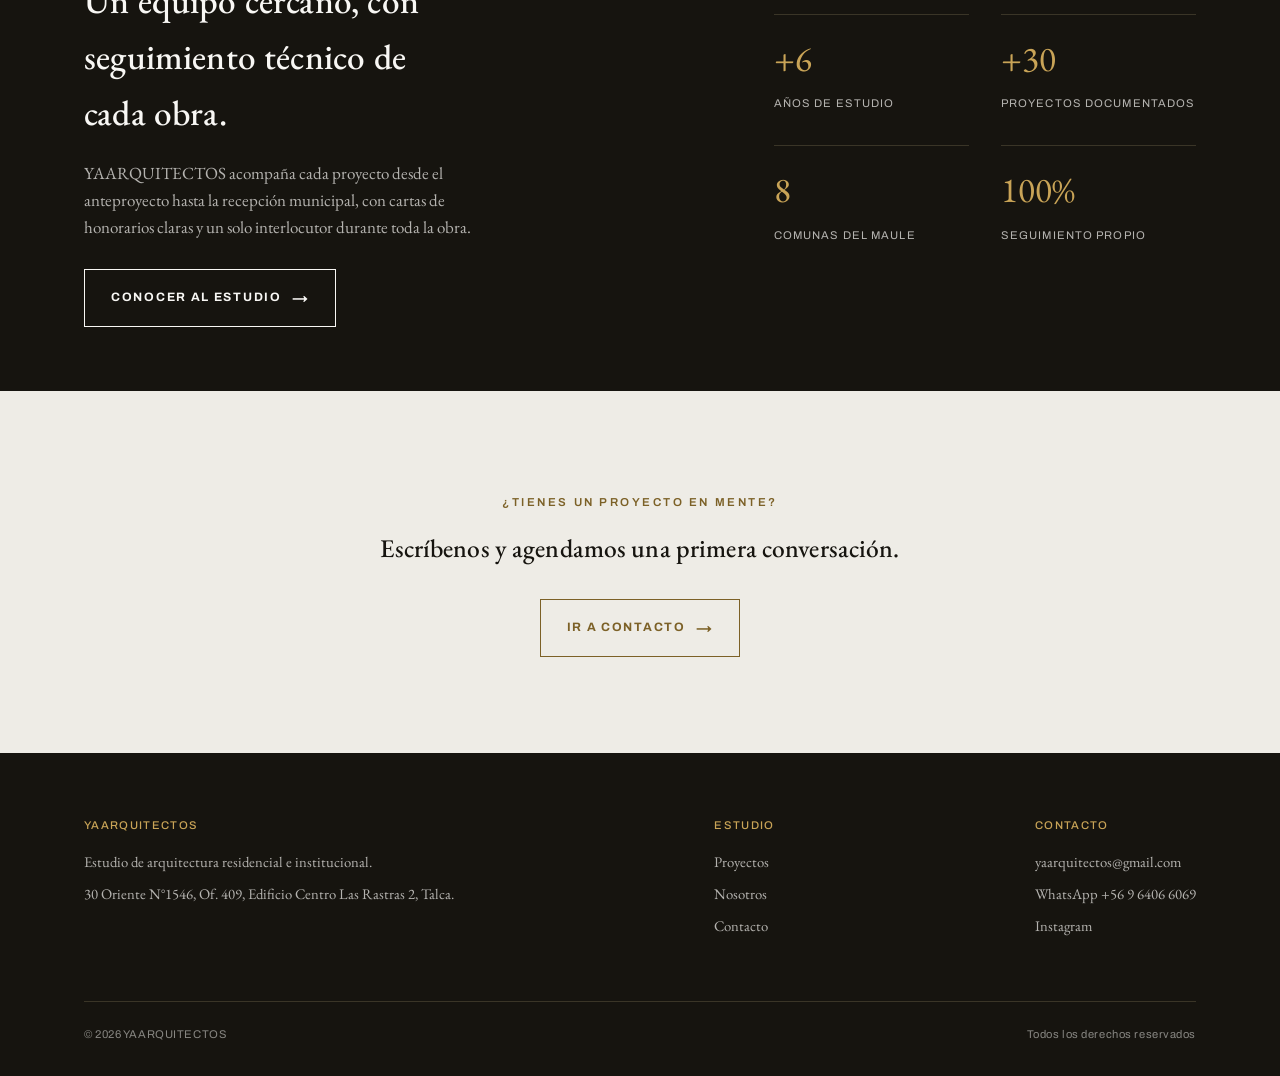
==== commit 36df5e2f: "Cambia frase principal del hero a "Espacios que nacen en el trazo" Co-Authored-By: Claude Sonnet 5 <" ====
--- a/index.html
+++ b/index.html
@@ -30,7 +30,7 @@
   <div class="wrap hero-grid">
     <div>
       <span class="eyebrow">YAARQUITECTOS — Talca, Región del Maule</span>
-      <h1>Arquitectura que se dibuja <em>antes de construirse.</em></h1>
+      <h1>Espacios que nacen <em>en el trazo.</em></h1>
       <p>Proyectamos casas, edificios y espacios institucionales con precisión técnica y una mirada atenta al paisaje del Maule. Cada proyecto se desarrolla con seguimiento propio, de la idea al plano.</p>
       <div class="actions">
         <a href="proyectos.html" class="btn">Ver proyectos <span class="btn-arrow">→</span></a>
--- a/assets/css/style.css
+++ b/assets/css/style.css
@@ -79,7 +79,7 @@
   max-width:var(--maxw); margin:0 auto;
 }
 .brand{ display:flex; align-items:center; }
-.brand-mark{ height:63px; width:auto; }
+.brand-mark{ height:94.5px; width:auto; }
 .nav-links{
   display:flex; gap:36px;
   font-family:var(--sans); font-size:.78rem; letter-spacing:.12em;
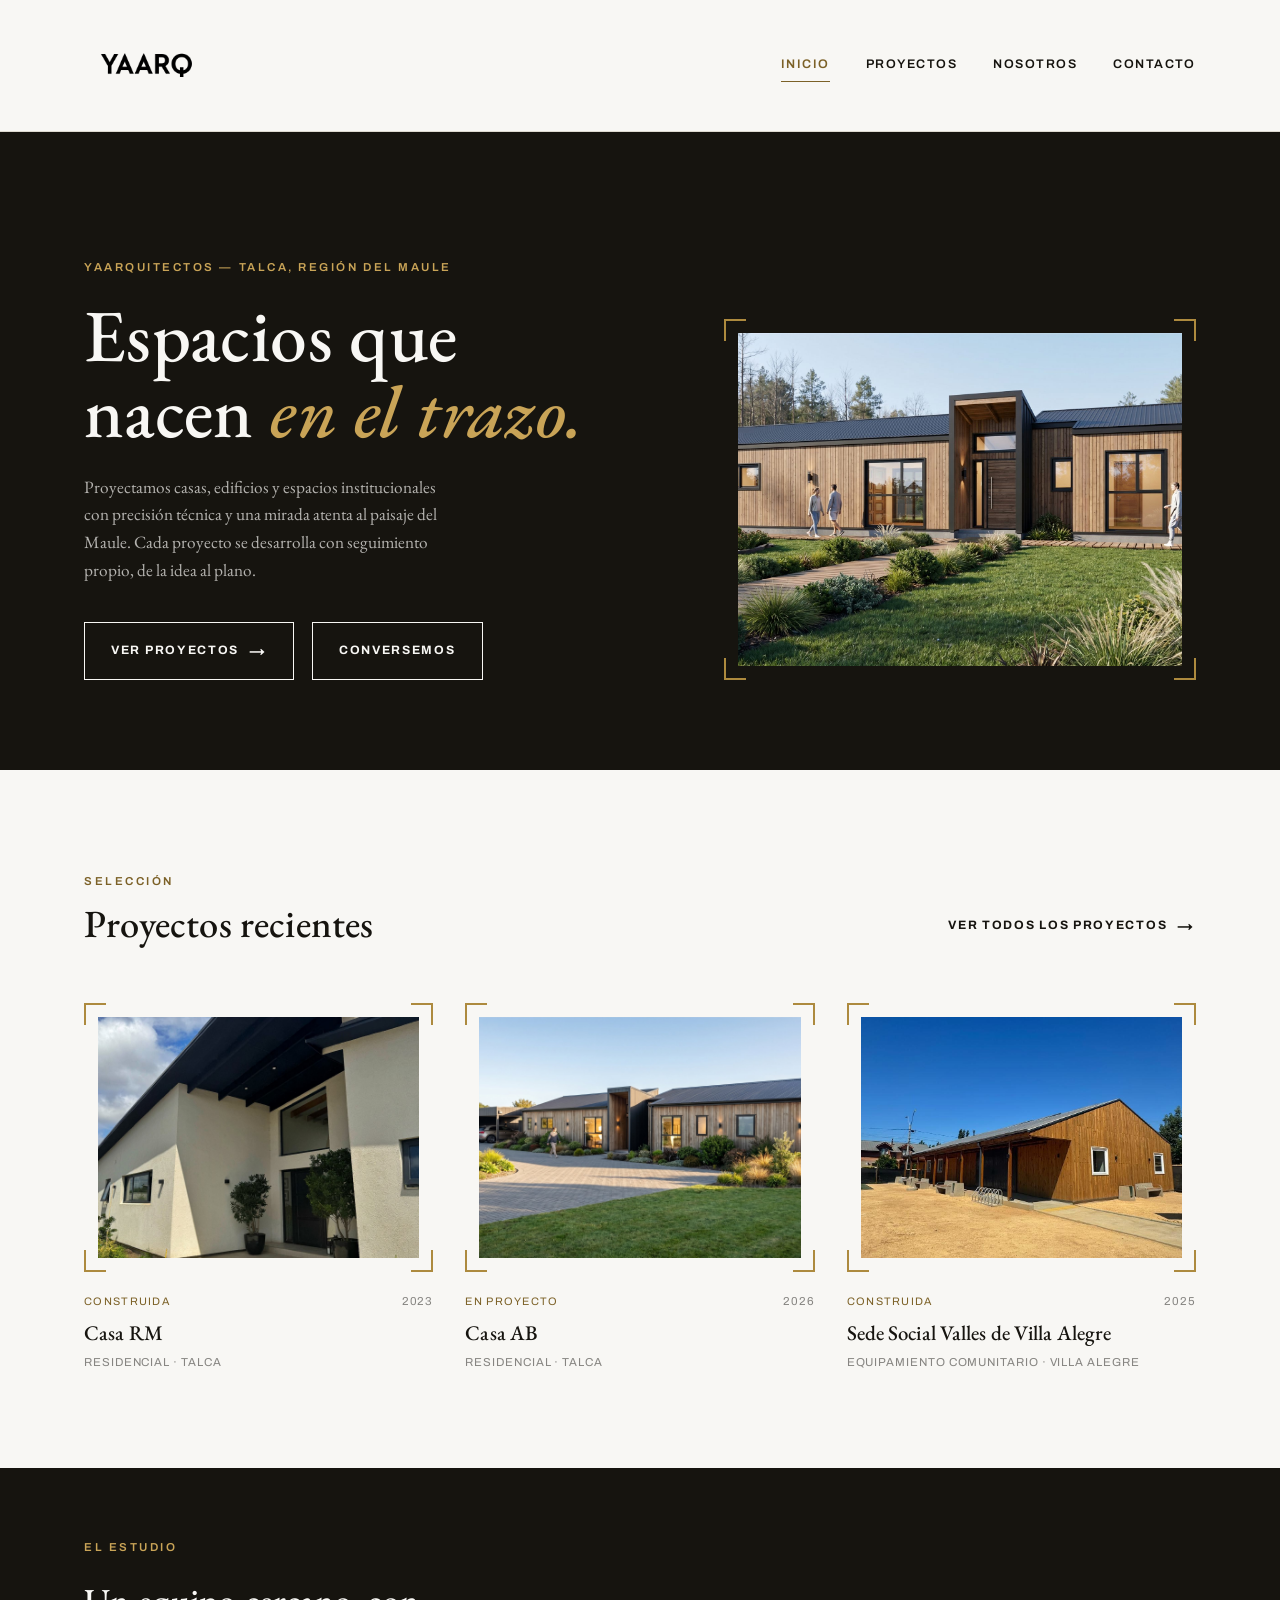
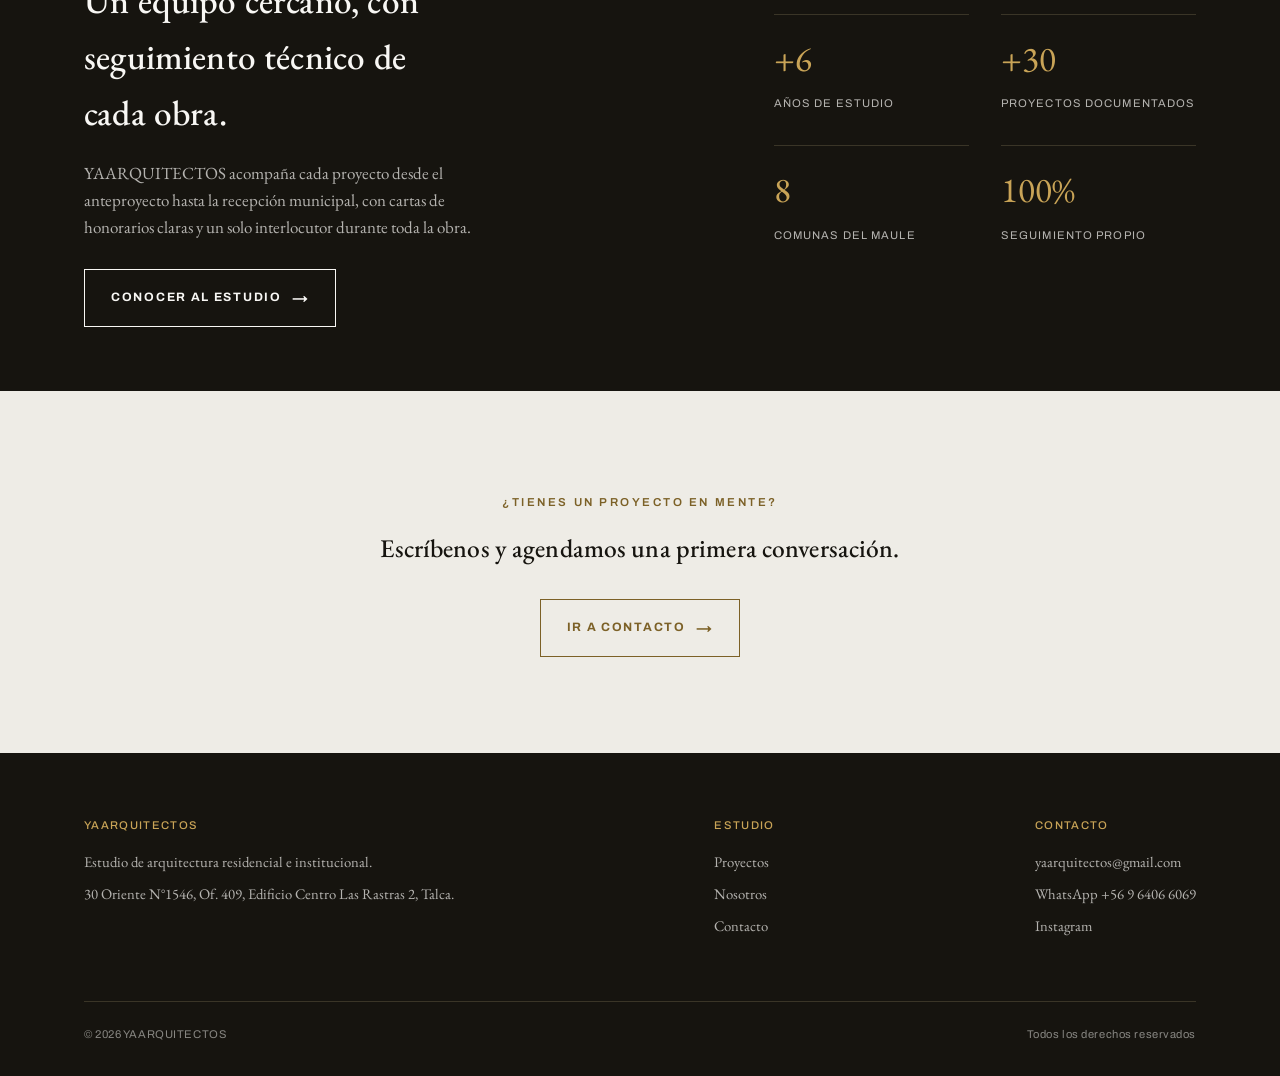
==== commit e878980a: "Actualiza proyectos destacados de portada: Casa RM, Casa AB, Sede Valles de Villa Alegre Co-Authored" ====
--- a/index.html
+++ b/index.html
@@ -59,15 +59,6 @@
     </div>
 
     <div class="project-grid">
-      <a class="pcard-link" href="proyectos/casa-jp.html">
-        <div class="frame"><span class="fc-tr"></span><span class="fc-bl"></span>
-          <div class="frame-media"><img src="assets/img/proyectos/casa-jp/casa-jp-fachada.jpg" alt="Fachada principal de Casa JP"></div>
-        </div>
-        <div class="pcard-meta"><span class="status">Construida</span><span class="pcard-tag">2021</span></div>
-        <h3 class="pcard-name">Casa JP</h3>
-        <p class="pcard-tag">Residencial · Talca</p>
-      </a>
-
       <a class="pcard-link" href="proyectos/casa-rm.html">
         <div class="frame"><span class="fc-tr"></span><span class="fc-bl"></span>
           <div class="frame-media"><img src="assets/img/proyectos/casa-rm/casa-rm-fachada.jpg" alt="Fachada principal de Casa RM"></div>
@@ -77,13 +68,22 @@
         <p class="pcard-tag">Residencial · Talca</p>
       </a>
 
-      <a class="pcard-link" href="proyectos/casa-las-canas.html">
+      <a class="pcard-link" href="proyectos/casa-ab.html">
         <div class="frame"><span class="fc-tr"></span><span class="fc-bl"></span>
-          <div class="frame-media"><img src="assets/img/proyectos/casa-las-canas/casa-lc-fachada.jpg" alt="Terraza con vista al mar, Casa Las Cañas"></div>
+          <div class="frame-media"><img src="assets/img/proyectos/casa-ab/cab-hero.jpg" alt="Fachada principal de Casa AB"></div>
+        </div>
+        <div class="pcard-meta"><span class="status">En proyecto</span><span class="pcard-tag">2026</span></div>
+        <h3 class="pcard-name">Casa AB</h3>
+        <p class="pcard-tag">Residencial · Talca</p>
+      </a>
+
+      <a class="pcard-link" href="proyectos/sede-social-villa-alegre.html">
+        <div class="frame"><span class="fc-tr"></span><span class="fc-bl"></span>
+          <div class="frame-media"><img src="assets/img/proyectos/sede-social-villa-alegre/sva-fachada.jpg" alt="Fachada principal de la Sede Social Valles de Villa Alegre"></div>
         </div>
         <div class="pcard-meta"><span class="status">Construida</span><span class="pcard-tag">2025</span></div>
-        <h3 class="pcard-name">Casa Las Cañas</h3>
-        <p class="pcard-tag">Residencial · Constitución</p>
+        <h3 class="pcard-name">Sede Social Valles de Villa Alegre</h3>
+        <p class="pcard-tag">Equipamiento comunitario · Villa Alegre</p>
       </a>
     </div>
   </div>
